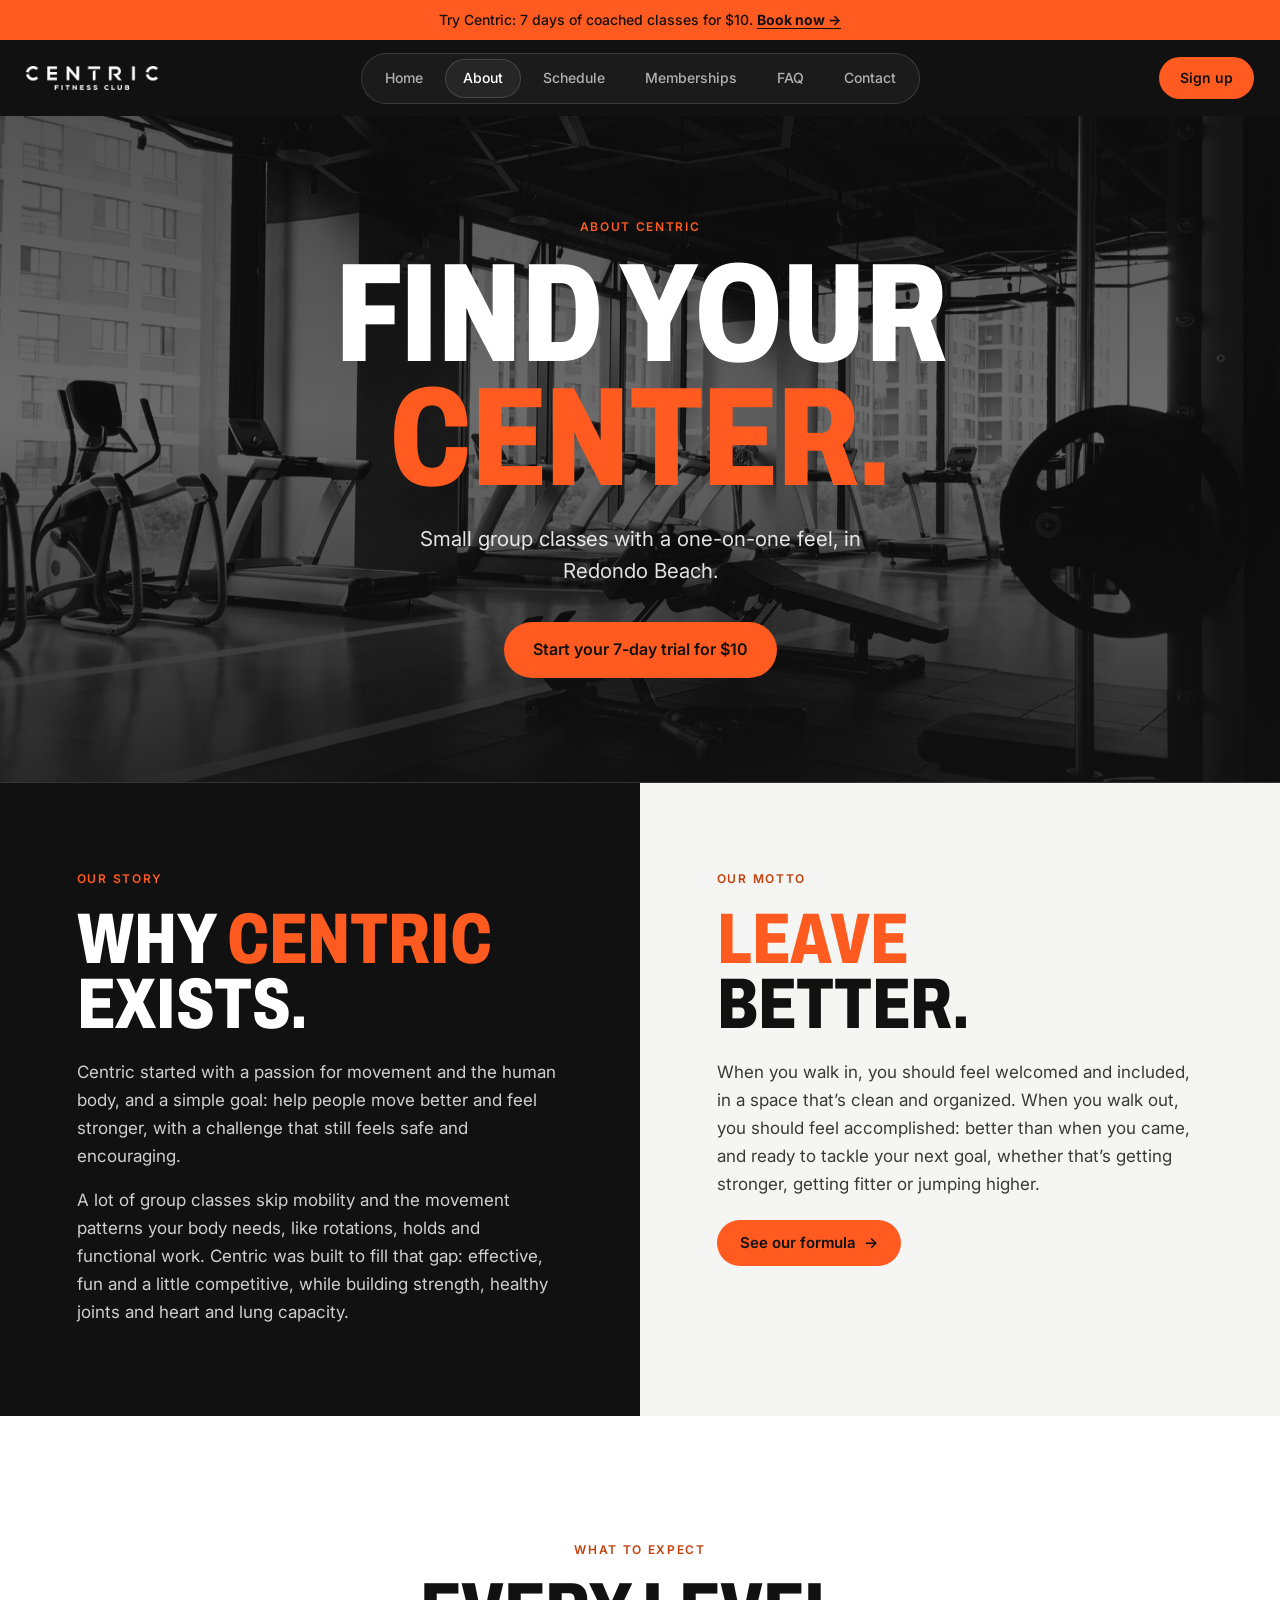
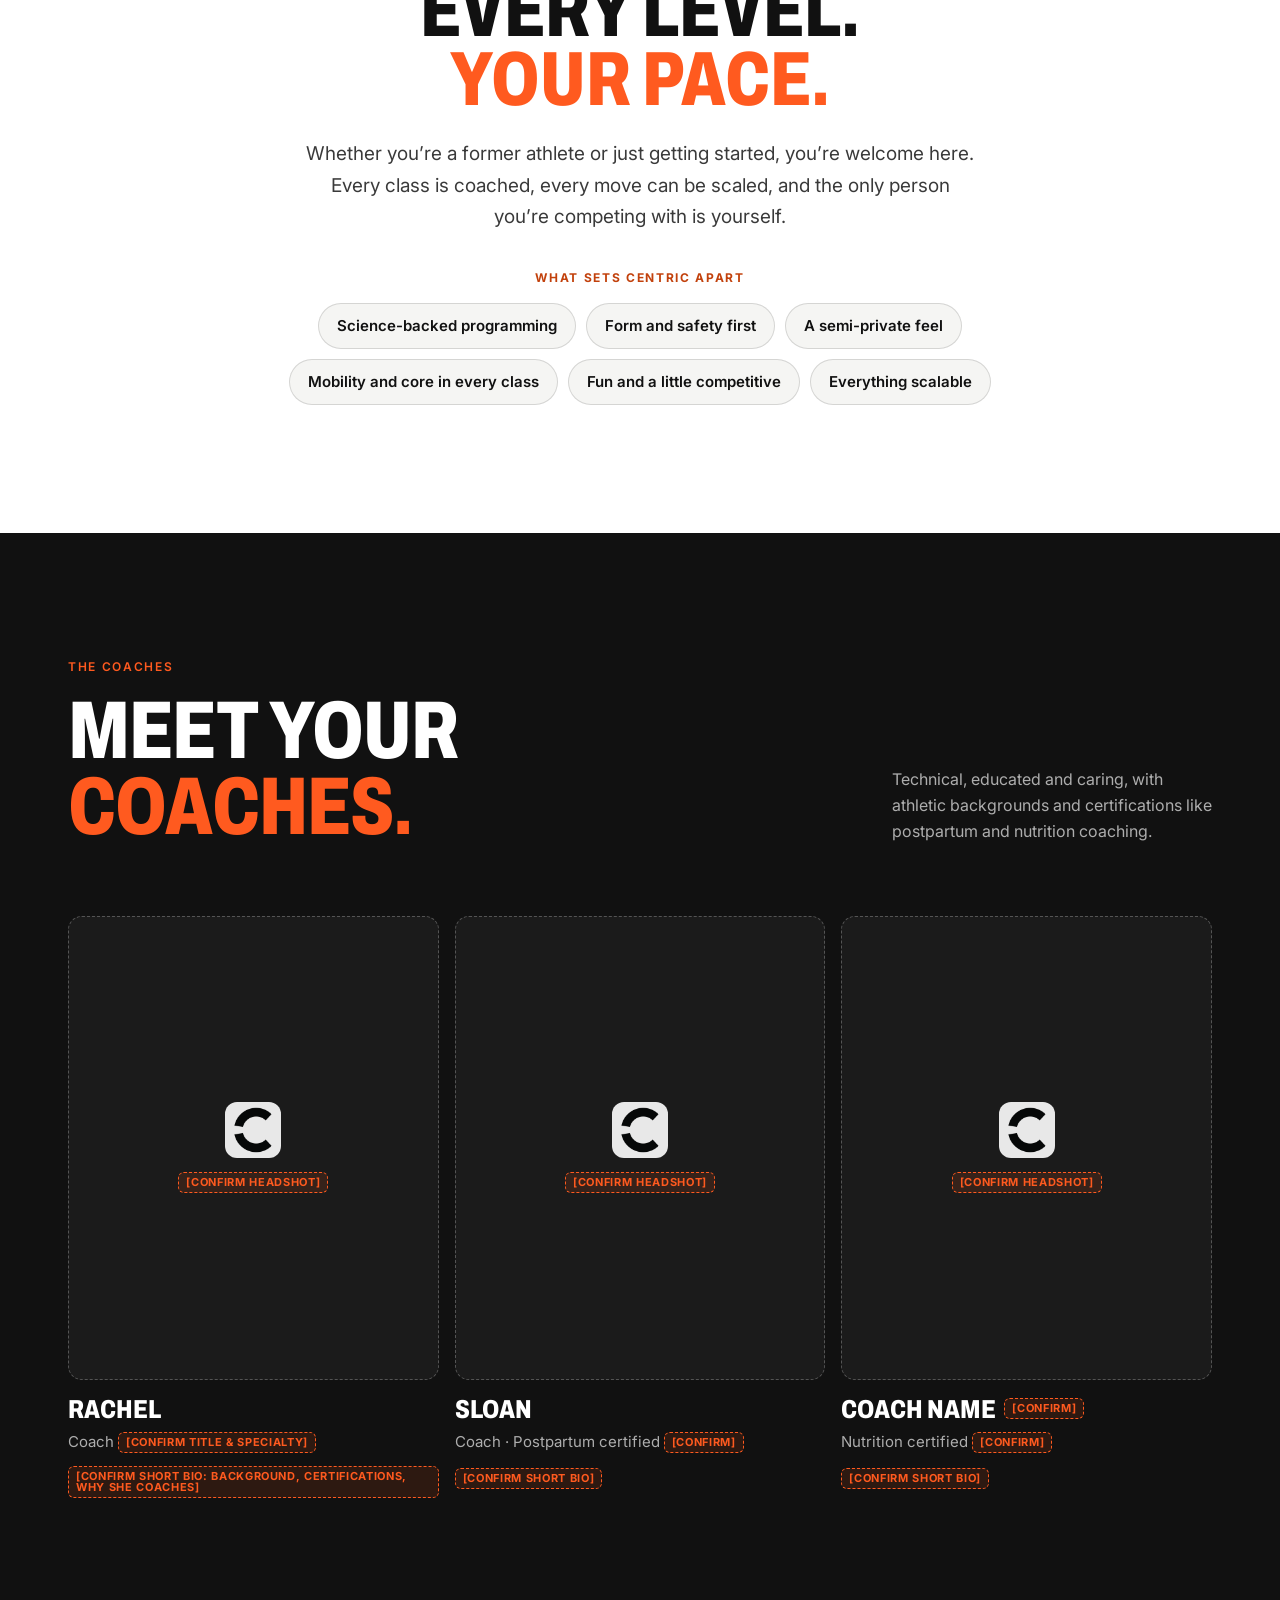
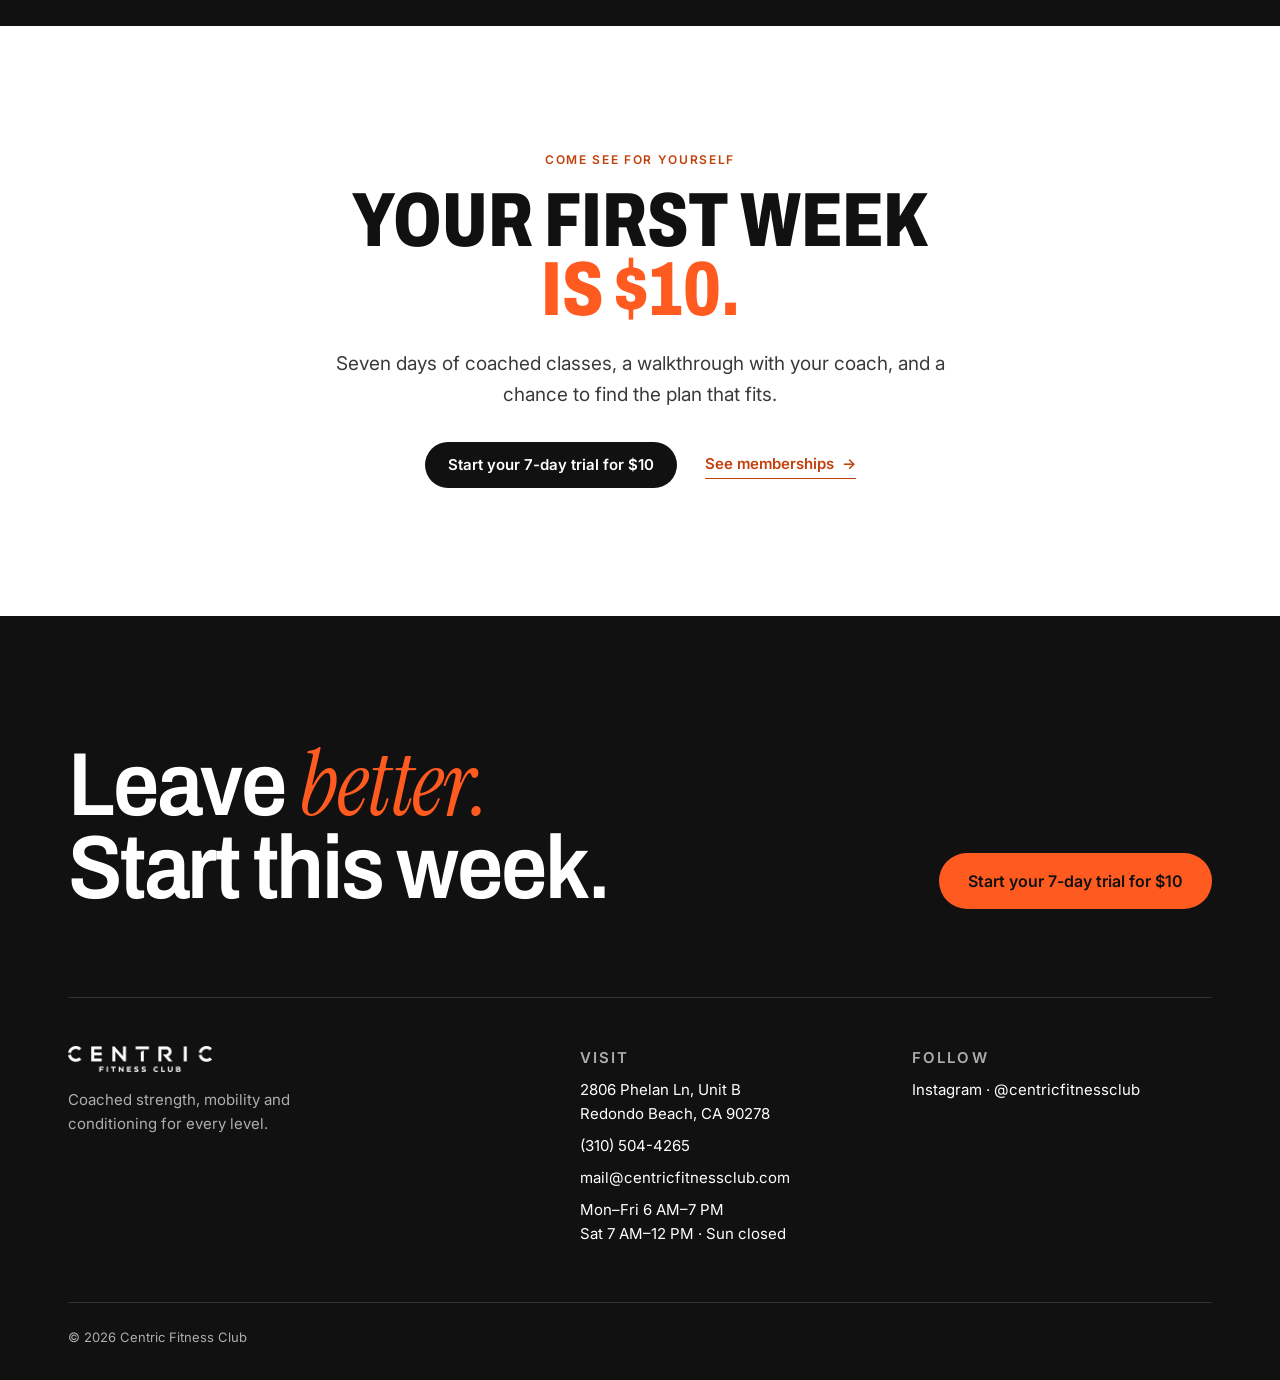
==== about.html @ da8901e3 "Add About page Co-Authored-By: Claude Opus 5.5 <noreply@anthropic.com>" ====
<!doctype html>
<html lang="en">
<head>
  <meta charset="utf-8">
  <meta name="viewport" content="width=device-width, initial-scale=1">
  <title>About | Centric Fitness Club, Redondo Beach</title>
  <meta name="description" content="Small group classes with a one-on-one feel in Redondo Beach. Meet Centric Fitness Club and our coaches.">
  <link rel="icon" href="img/favicon.png">
  <link rel="preconnect" href="https://fonts.googleapis.com">
  <link rel="preconnect" href="https://fonts.gstatic.com" crossorigin>
  <link href="https://fonts.googleapis.com/css2?family=Archivo:wdth,wght@62..125,500..900&family=Inter:wght@400;500;600&family=Instrument+Serif:ital@1&display=swap" rel="stylesheet">
  <link rel="preload" as="image" href="img/about-hero.jpg" imagesrcset="img/about-hero-900.jpg 900w, img/about-hero.jpg 2000w" imagesizes="100vw">
  <link rel="stylesheet" href="css/styles.css?v=10">
</head>
<body>

<a class="skip" href="#main">Skip to content</a>

<!-- ============ SHARED HEADER (copy as-is to every page; move aria-current to that page's link) ============ -->
<!-- PROMO BAR: swap the text and link for the free week / New Year offer, or delete this <div> to turn it off. -->
<div class="promo">
  <p>Try Centric: 7 days of coached classes for $10. <a href="#book" data-book>Book now <span aria-hidden="true">→</span></a></p>
</div>

<header class="header" data-header>
  <div class="header__inner">
    <a class="header__logo" href="index.html" aria-label="Centric Fitness Club home">
      <img src="img/logo-wordmark-white.png" alt="Centric Fitness Club" width="1200" height="217">
    </a>
    <nav class="nav" aria-label="Main">
      <ul class="nav__pill">
        <li><a href="index.html">Home</a></li>
        <li><a href="about.html" aria-current="page">About</a></li>
        <li><a href="schedule.html">Schedule</a></li>
        <li><a href="index.html#pricing">Memberships</a></li>
        <li><a href="faq.html">FAQ</a></li>
        <li><a href="contact.html">Contact</a></li>
      </ul>
    </nav>
    <a class="btn btn--primary header__cta" href="#book" data-book>Sign up</a>
    <button class="menu-btn" type="button" aria-expanded="false" aria-controls="mobile-menu" data-menu-btn>
      <span class="menu-btn__label">Menu</span>
      <span class="menu-btn__icon" aria-hidden="true"><span></span><span></span></span>
    </button>
  </div>
  <div class="mobile-menu" id="mobile-menu" hidden data-menu>
    <ul>
      <li><a href="index.html">Home</a></li>
      <li><a href="about.html" aria-current="page">About</a></li>
        <li><a href="schedule.html">Schedule</a></li>
        <li><a href="index.html#pricing">Memberships</a></li>
      <li><a href="faq.html">FAQ</a></li>
      <li><a href="contact.html">Contact</a></li>
    </ul>
    <a class="btn btn--primary btn--block" href="#book" data-book>Start your 7-day trial for $10</a>
  </div>
</header>
<!-- ============ /SHARED HEADER ============ -->

<main id="main">

  <!-- ABOUT HERO: placeholder photo, darkened -->
  <section class="m-hero m-hero--photo" aria-labelledby="a-title">
    <img class="m-hero__img" src="img/about-hero.jpg" srcset="img/about-hero-900.jpg 900w, img/about-hero.jpg 2000w" sizes="100vw" width="2000" height="1508" alt="">
    <div class="m-hero__shade" aria-hidden="true"></div>
    <div class="m-hero__content">
      <p class="eyebrow eyebrow--dark">About Centric</p>
      <h1 class="m-hero__title" id="a-title">Find your <span class="accent">center.</span></h1>
      <p class="m-hero__sub">Small group classes with a one-on-one feel, in Redondo Beach.</p>
      <a class="btn btn--primary btn--lg" href="#book" data-book>Start your 7-day trial for $10</a>
    </div>
  </section>

  <!-- STORY + MOTTO side by side -->
  <section class="duo" aria-label="Our story">
    <div class="split__panel split__panel--dark">
      <p class="eyebrow eyebrow--dark">Our story</p>
      <h2 class="split__title">Why <span class="accent">Centric</span><br>exists.</h2>
      <p>Centric started with a passion for movement and the human body, and a simple goal: help people move better and feel stronger, with a challenge that still feels safe and encouraging.</p>
      <p>A lot of group classes skip mobility and the movement patterns your body needs, like rotations, holds and functional work. Centric was built to fill that gap: effective, fun and a little competitive, while building strength, healthy joints and heart and lung capacity.</p>
    </div>
    <div class="split__panel split__panel--light">
      <p class="eyebrow">Our motto</p>
      <h2 class="split__title"><span class="accent">Leave</span><br>better.</h2>
      <p>When you walk in, you should feel welcomed and included, in a space that’s clean and organized. When you walk out, you should feel accomplished: better than when you came, and ready to tackle your next goal, whether that’s getting stronger, getting fitter or jumping higher.</p>
      <a class="btn btn--primary" href="method.html">See our formula <span aria-hidden="true">→</span></a>
    </div>
  </section>

  <!-- WHAT TO EXPECT -->
  <section class="center-block" aria-labelledby="a-expect">
    <div class="wrap center-block__inner">
      <p class="eyebrow">What to expect</p>
      <h2 class="center-block__title" id="a-expect">Every level.<br><span class="accent">Your pace.</span></h2>
      <p class="center-block__text">Whether you’re a former athlete or just getting started, you’re welcome here. Every class is coached, every move can be scaled, and the only person you’re competing with is yourself.</p>
      <p class="center-block__label">What sets Centric apart</p>
      <ul class="focus">
        <li>Science-backed programming</li>
        <li>Form and safety first</li>
        <li>A semi-private feel</li>
        <li>Mobility and core in every class</li>
        <li>Fun and a little competitive</li>
        <li>Everything scalable</li>
      </ul>
    </div>
  </section>

  <!-- COACHES -->
  <section class="section section--dark" id="coaches" aria-labelledby="a-coaches">
    <div class="wrap">
      <div class="section-head">
        <div>
          <p class="eyebrow eyebrow--dark">The coaches</p>
          <h2 class="display" id="a-coaches">Meet your<br><span class="accent">coaches.</span></h2>
        </div>
        <p class="section-head__aside">Technical, educated and caring, with athletic backgrounds and certifications like postpartum and nutrition coaching.</p>
      </div>
      <ul class="coaches coaches--about">
        <li class="coach">
          <div class="coach__photo"><img src="img/favicon.png" alt="" width="64" height="64"><span class="confirm confirm--dark">CONFIRM headshot</span></div>
          <h3 class="coach__name">Rachel</h3>
          <p class="coach__role">Coach <span class="confirm confirm--dark">CONFIRM title &amp; specialty</span></p>
          <p class="coach__bio"><span class="confirm confirm--dark">CONFIRM short bio: background, certifications, why she coaches</span></p>
        </li>
        <li class="coach">
          <div class="coach__photo"><img src="img/favicon.png" alt="" width="64" height="64"><span class="confirm confirm--dark">CONFIRM headshot</span></div>
          <h3 class="coach__name">Sloan</h3>
          <p class="coach__role">Coach · Postpartum certified <span class="confirm confirm--dark">CONFIRM</span></p>
          <p class="coach__bio"><span class="confirm confirm--dark">CONFIRM short bio</span></p>
        </li>
        <li class="coach">
          <div class="coach__photo"><img src="img/favicon.png" alt="" width="64" height="64"><span class="confirm confirm--dark">CONFIRM headshot</span></div>
          <h3 class="coach__name">Coach name <span class="confirm confirm--dark">CONFIRM</span></h3>
          <p class="coach__role">Nutrition certified <span class="confirm confirm--dark">CONFIRM</span></p>
          <p class="coach__bio"><span class="confirm confirm--dark">CONFIRM short bio</span></p>
        </li>
      </ul>
    </div>
  </section>

  <!-- CLOSING CTA -->
  <section class="center-block" aria-labelledby="a-cta">
    <div class="wrap center-block__inner">
      <p class="eyebrow">Come see for yourself</p>
      <h2 class="center-block__title" id="a-cta">Your first week<br><span class="accent">is $10.</span></h2>
      <p class="center-block__text">Seven days of coached classes, a walkthrough with your coach, and a chance to find the plan that fits.</p>
      <div class="center-block__actions">
        <a class="btn btn--dark" href="#book" data-book>Start your 7-day trial for $10</a>
        <a class="link-arrow" href="index.html#pricing">See memberships <span aria-hidden="true">→</span></a>
      </div>
    </div>
  </section>

</main>

<!-- ============ SHARED FOOTER (copy as-is to every page) ============ -->
<footer class="footer">
  <div class="wrap">
    <div class="footer__cta">
      <h2 class="footer__title">Leave <em>better.</em><br>Start this week.</h2>
      <a class="btn btn--primary btn--lg" href="#book" data-book>Start your 7-day trial for $10</a>
    </div>
    <div class="footer__grid">
      <div>
        <img class="footer__logo" src="img/logo-wordmark-white.png" alt="Centric Fitness Club" width="1200" height="217" loading="lazy">
        <p class="footer__small">Coached strength, mobility and conditioning for every level.</p>
      </div>
      <div>
        <p class="footer__head">Visit</p>
        <p>2806 Phelan Ln, Unit B<br>Redondo Beach, CA 90278</p>
        <p><a href="tel:+13105044265">(310) 504-4265</a></p>
        <p><a href="mailto:mail@centricfitnessclub.com">mail@centricfitnessclub.com</a></p>
        <p>Mon–Fri 6 AM–7 PM<br>Sat 7 AM–12 PM · Sun closed</p>
      </div>
      <div>
        <p class="footer__head">Follow</p>
        <p><a href="https://www.instagram.com/centricfitnessclub/" target="_blank" rel="noopener">Instagram · @centricfitnessclub</a></p>
      </div>
    </div>
    <div class="footer__bottom">
      <p>© 2026 Centric Fitness Club</p>
    </div>
  </div>
</footer>

<!-- Mobile: pinned trial bar -->
<div class="mobile-bar">
  <a class="btn btn--primary btn--block" href="#book" data-book>Try 7 days for $10</a>
</div>
<!-- ============ /SHARED FOOTER ============ -->

<script src="js/main.js?v=10"></script>
</body>
</html>
---- css/styles.css ----
/* =========================================================
   Centric Fitness Club: shared styles
   Colors: brand-colors.md (these always win)
   ========================================================= */
:root {
  --color-black: #111111;
  --color-white: #FFFFFF;
  --color-off-white: #F5F5F3;
  --color-orange: #FF5A1F;
  --color-orange-deep: #C2410C;

  /* supporting neutrals (tints of the brand black) */
  --ink-2: #1b1b1b;
  --ink-3: #262626;
  --line-dark: rgba(255,255,255,.14);
  --line-light: rgba(17,17,17,.14);
  --muted-dark: rgba(255,255,255,.66);
  --muted-light: #575757;

  --font-display: "Archivo", "Arial Narrow", system-ui, sans-serif;
  --font-body: "Inter", system-ui, -apple-system, "Segoe UI", sans-serif;
  --font-accent: "Instrument Serif", Georgia, serif;

  --gutter: clamp(16px, 4vw, 48px);
  --max: 1240px;
  --radius: 22px;
  --radius-sm: 14px;
  --header-h: 76px;
  --section-y: clamp(72px, 10vw, 136px);
}

*, *::before, *::after { box-sizing: border-box; }
html { -webkit-text-size-adjust: 100%; scroll-behavior: smooth; scroll-padding-top: calc(var(--header-h) + 12px); }
body {
  margin: 0;
  background: var(--color-black);
  color: var(--color-black);
  font-family: var(--font-body);
  font-size: 17px;
  line-height: 1.6;
  -webkit-font-smoothing: antialiased;
}
img { display: block; max-width: 100%; height: auto; }
a { color: inherit; }
h1, h2, h3, p, ul, ol, dl, dd, figure, blockquote { margin: 0; }
ul, ol { padding: 0; list-style: none; }
:focus-visible { outline: 3px solid var(--color-orange); outline-offset: 3px; border-radius: 6px; }

.skip { position: absolute; left: -999px; top: 8px; z-index: 100; background: var(--color-orange); color: var(--color-black); padding: 10px 16px; border-radius: 999px; font-weight: 600; }
.skip:focus { left: 8px; }

.wrap { width: 100%; max-width: var(--max); margin-inline: auto; padding-inline: var(--gutter); }

/* ---------- [CONFIRM] placeholder tags ---------- */
.confirm {
  display: inline-block;
  font: 700 11px/1 var(--font-body);
  letter-spacing: .06em;
  text-transform: uppercase;
  color: var(--color-orange-deep);
  background: #fff4ee;
  border: 1px dashed var(--color-orange-deep);
  border-radius: 6px;
  padding: 4px 7px;
  vertical-align: middle;
  white-space: normal;
}
.confirm::before { content: "["; }
.confirm::after { content: "]"; }
.confirm--dark { color: var(--color-orange); background: rgba(255,90,31,.12); border-color: var(--color-orange); }

/* ---------- Type ---------- */
.display {
  font-family: var(--font-display);
  font-weight: 800;
  font-stretch: 75%;
  text-transform: uppercase;
  font-size: clamp(40px, 6.4vw, 84px);
  line-height: .92;
  letter-spacing: -.01em;
}
.accent { color: var(--color-orange); }
.section--white .accent, .section--off .accent { color: var(--color-orange); }
.eyebrow {
  font: 600 12px/1 var(--font-body);
  letter-spacing: .14em;
  text-transform: uppercase;
  color: var(--color-orange-deep);
  margin-bottom: 20px;
}
.eyebrow--dark { color: var(--color-orange); }

/* ---------- Buttons ---------- */
.btn {
  display: inline-flex; align-items: center; justify-content: center; gap: 8px;
  min-height: 46px; padding: 12px 22px;
  border-radius: 999px; border: 1.5px solid transparent;
  font: 600 15px/1.2 var(--font-body);
  text-decoration: none; text-align: center;
  transition: background-color .2s ease, transform .2s ease, border-color .2s ease, color .2s ease;
}
.btn--primary { background: var(--color-orange); color: var(--color-black); }
.btn--primary:hover { background: #ff7444; transform: translateY(-1px); }
.btn--outline { border-color: var(--color-black); color: var(--color-black); }
.btn--outline:hover { background: var(--color-black); color: var(--color-white); }
.btn--lg { min-height: 56px; padding: 16px 28px; font-size: 16px; }
.btn--block { display: flex; width: 100%; }

.link-arrow {
  display: inline-flex; align-items: center; gap: 8px;
  font-weight: 600; font-size: 15px;
  color: var(--color-orange-deep);
  text-decoration: none;
  border-bottom: 1.5px solid currentColor;
  padding-bottom: 2px;
}
.link-arrow:hover span { transform: translateX(3px); }
.link-arrow span { transition: transform .2s ease; }
.link-arrow--light { color: var(--color-white); }

.stars { color: var(--color-orange); letter-spacing: .12em; font-size: 15px; line-height: 1; }
.stars--deep { color: var(--color-orange-deep); }

/* ---------- Promo bar ---------- */
.promo { background: var(--color-orange); color: var(--color-black); text-align: center; font-size: 14px; font-weight: 500; padding: 9px var(--gutter); }
.promo a { font-weight: 700; text-underline-offset: 3px; white-space: nowrap; }

/* ---------- Header (layout from minimal-sports inspo) ---------- */
.header { position: sticky; top: 0; z-index: 50; background: var(--color-black); transition: box-shadow .25s ease; }
.header.is-scrolled { box-shadow: 0 1px 0 var(--line-dark); }
.header__inner {
  height: var(--header-h);
  padding-inline: clamp(16px, 2vw, 32px);
  display: grid; grid-template-columns: 1fr auto 1fr; align-items: center; gap: 16px;
}
.header__logo img { height: 24px; width: auto; }
.nav__pill {
  display: flex; gap: 4px; padding: 5px;
  background: var(--ink-2); border: 1px solid var(--line-dark); border-radius: 999px;
}
.nav__pill a {
  display: block; padding: 8px 18px; border-radius: 999px;
  color: var(--muted-dark); text-decoration: none; font-size: 14px; font-weight: 500;
  transition: color .2s ease, background-color .2s ease;
}
.nav__pill a:hover { color: var(--color-white); }
.nav__pill a[aria-current="page"] { background: var(--ink-3); color: var(--color-white); box-shadow: inset 0 0 0 1px var(--line-dark); }
.header__cta { justify-self: end; min-height: 42px; padding: 10px 20px; font-size: 14px; }

.menu-btn {
  display: none; justify-self: end; align-items: center; gap: 10px;
  background: var(--ink-2); color: var(--color-white);
  border: 1px solid var(--line-dark); border-radius: 999px;
  padding: 10px 16px; font: 500 14px var(--font-body); cursor: pointer;
}
.menu-btn__icon { display: grid; gap: 5px; width: 16px; }
.menu-btn__icon span { height: 1.5px; background: currentColor; transition: transform .25s ease; }
.menu-btn[aria-expanded="true"] .menu-btn__icon span:first-child { transform: translateY(3.25px) rotate(45deg); }
.menu-btn[aria-expanded="true"] .menu-btn__icon span:last-child { transform: translateY(-3.25px) rotate(-45deg); }

.mobile-menu {
  position: fixed; inset: var(--menu-top, var(--header-h)) 0 0 0;
  background: var(--color-black);
  padding: 24px var(--gutter) 40px;
  display: flex; flex-direction: column; justify-content: space-between;
  overflow-y: auto;
}
.mobile-menu[hidden] { display: none; }
.mobile-menu ul { border-top: 1px solid var(--line-dark); }
.mobile-menu li { border-bottom: 1px solid var(--line-dark); }
.mobile-menu ul a {
  display: block; padding: 18px 0;
  font: 800 40px/1 var(--font-display); font-stretch: 75%; text-transform: uppercase;
  color: var(--color-white); text-decoration: none;
}
.mobile-menu ul a[aria-current="page"] { color: var(--color-orange); }
body.menu-open { overflow: hidden; }
body.menu-open .mobile-bar { display: none; }

/* ---------- Hero (layout from minimal-sports inspo) ---------- */
.hero { background: var(--color-black); padding: 4px clamp(10px, 1.2vw, 18px) clamp(14px, 2vw, 24px); }
.hero__card {
  position: relative; margin-inline: auto;
  min-height: clamp(560px, calc(100svh - var(--header-h) - 70px), 860px);
  border-radius: var(--radius); overflow: hidden;
  display: flex; align-items: flex-end;
  isolation: isolate;
}
.hero__img { position: absolute; inset: 0; width: 100%; height: 100%; object-fit: cover; object-position: 50% 45%; z-index: -2; }
.hero__shade {
  position: absolute; inset: 0; z-index: -1;
  background:
    linear-gradient(90deg, rgba(17,17,17,.78) 0%, rgba(17,17,17,.45) 42%, rgba(17,17,17,0) 72%),
    linear-gradient(0deg, rgba(17,17,17,.7) 0%, rgba(17,17,17,0) 55%),
    rgba(17,17,17,.22);
}
.hero__content { padding: clamp(24px, 4.5vw, 64px); max-width: 780px; color: var(--color-white); }
.tag {
  display: inline-flex; align-items: center; flex-wrap: wrap; gap: 8px;
  padding: 7px 14px; margin-bottom: 22px;
  border-radius: 999px; border: 1px solid rgba(255,255,255,.3);
  background: rgba(17,17,17,.35); backdrop-filter: blur(8px); -webkit-backdrop-filter: blur(8px);
  font-size: 13px; font-weight: 500;
}
.hero__title {
  font-family: var(--font-display); font-weight: 600; font-stretch: 90%;
  font-size: clamp(64px, 11vw, 156px); line-height: .9; letter-spacing: -.03em;
}
.hero__title em, .footer__title em {
  font-family: var(--font-accent); font-style: italic; font-weight: 400;
  letter-spacing: -.01em; color: var(--color-orange);
}
.hero__sub { margin-top: 22px; max-width: 34ch; font-size: clamp(17px, 1.6vw, 20px); line-height: 1.5; color: rgba(255,255,255,.88); }
.hero__actions { margin-top: 30px; display: flex; flex-wrap: wrap; align-items: center; gap: 16px 28px; }
.hero__stars { color: var(--color-orange); letter-spacing: .1em; }
.hero__trust { margin-top: 22px; font-size: 13px; color: rgba(255,255,255,.7); display: flex; flex-wrap: wrap; gap: 6px; align-items: center; }


/* ---------- Sections ---------- */
.section { padding-block: var(--section-y); }
.section--white { background: var(--color-white); color: var(--color-black); }
.section--off { background: var(--color-off-white); color: var(--color-black); }
.section--dark { background: var(--color-black); color: var(--color-white); }
/* a hairline between back-to-back dark areas, if they ever touch */
.section--dark + .section--dark { border-top: 1px solid var(--line-dark); }

.section-head {
  display: flex; justify-content: space-between; align-items: flex-end; gap: 32px;
  margin-bottom: clamp(40px, 6vw, 72px);
}
.section-head__aside { max-width: 32ch; font-size: 16px; color: var(--muted-light); }
.section--dark .section-head__aside { color: var(--muted-dark); }
.section-head__aside--label { font-size: 12px; letter-spacing: .14em; text-transform: uppercase; }
.section-head__intro { margin-top: 20px; color: var(--muted-light); font-size: 16px; }

/* 01 Sound familiar: numbered rows (bold-gym list layout) */
.rows { border-top: 1px solid var(--line-light); }
.row {
  display: grid; grid-template-columns: minmax(0, 1.2fr) minmax(0, 1fr) 40px;
  align-items: center; gap: 24px;
  padding: 28px 0; border-bottom: 1px solid var(--line-light);
}
.row__title { font: 800 clamp(20px, 2.3vw, 30px)/1.05 var(--font-display); font-stretch: 80%; text-transform: uppercase; }
.row__text { color: var(--muted-light); font-size: 16px; }
.row__icon { justify-self: end; color: var(--color-orange-deep); }
.row__icon svg { width: 26px; height: 26px; fill: none; stroke: currentColor; stroke-width: 1.8; stroke-linecap: round; stroke-linejoin: round; }

/* 02 What is Centric */
.about__top { display: grid; grid-template-columns: 1fr 1.25fr; gap: clamp(32px, 6vw, 96px); align-items: start; }
.about__copy { display: grid; gap: 18px; font-size: 17px; color: #333; max-width: 60ch; }
.about__lead { font: 700 clamp(24px, 2.6vw, 34px)/1.15 var(--font-display); font-stretch: 90%; color: var(--color-black); }

/* 02 How a class works: steps + sliding gallery */
.steps { display: grid; grid-template-columns: repeat(3, 1fr); gap: 16px; }
.step {
  background: var(--ink-2); border: 1px solid var(--line-dark); border-radius: var(--radius-sm);
  padding: clamp(24px, 3vw, 36px);
}
.step__num { font: 700 14px var(--font-body); color: var(--color-orange); letter-spacing: .08em; }
.step__title { margin-top: 28px; font: 800 clamp(30px, 3.4vw, 46px)/1 var(--font-display); font-stretch: 78%; text-transform: uppercase; }
.step { display: flex; flex-direction: column; }
.step__top { display: flex; justify-content: space-between; align-items: center; gap: 12px; flex-wrap: wrap; }
.step__time {
  display: inline-flex; align-items: center; gap: 6px;
  font-size: 12px; font-weight: 600; letter-spacing: .06em; color: var(--color-white);
  border: 1px solid var(--line-dark); border-radius: 999px; padding: 5px 10px;
}
.step__why { margin-top: auto; padding-top: 24px; }
.step__why-label { padding-top: 18px; border-top: 1px solid var(--line-dark); font-size: 11px; font-weight: 700; letter-spacing: .14em; text-transform: uppercase; color: var(--color-orange); }
.step__why-label + p { margin-top: 8px; font-size: 15px; line-height: 1.55; color: rgba(255,255,255,.82); }
.step > p { margin-top: 12px; color: var(--muted-dark); font-size: 16px; }

.visually-hidden { position: absolute; width: 1px; height: 1px; overflow: hidden; clip: rect(0 0 0 0); white-space: nowrap; }
.compare { margin-top: clamp(48px, 6vw, 72px); }
.compare__title { font: 800 clamp(28px, 3vw, 40px)/1 var(--font-display); font-stretch: 78%; text-transform: uppercase; margin-bottom: 24px; }
.compare__table { width: 100%; border-collapse: collapse; margin-bottom: 32px; }
.compare__table th, .compare__table td { text-align: left; vertical-align: top; padding: 18px 20px 18px 0; border-bottom: 1px solid var(--line-dark); }
.compare__table thead th { font-size: 11px; font-weight: 700; letter-spacing: .14em; text-transform: uppercase; color: var(--muted-dark); border-bottom-color: rgba(255,255,255,.3); padding-bottom: 14px; }
.compare__table thead th.compare__us { color: var(--color-orange); }
.compare__table tbody th { width: 20%; font: 700 15px/1.4 var(--font-body); color: var(--color-white); }
.compare__table td { width: 40%; font-size: 16px; color: var(--muted-dark); }
.compare__table td.compare__us { color: var(--color-white); font-weight: 500; padding-left: 30px; position: relative; }
.compare__table td.compare__us::before {
  content: ""; position: absolute; left: 0; top: 21px; width: 18px; height: 18px; border-radius: 50%;
  background: var(--color-orange) url("data:image/svg+xml,%3Csvg xmlns='http://www.w3.org/2000/svg' viewBox='0 0 20 20'%3E%3Cpath d='M5.5 10.5l3 3 6-7' fill='none' stroke='%23111' stroke-width='2.2' stroke-linecap='round' stroke-linejoin='round'/%3E%3C/svg%3E") center/14px no-repeat;
}
.compare__table thead th.compare__us { padding-left: 30px; }

.gallery { margin-top: clamp(48px, 6vw, 80px); }
.gallery__viewport { overflow: hidden; }
.gallery__track {
  --slide-w: min(560px, 82vw);
  display: flex; gap: 14px; width: max-content;
  animation: gallery-slide 84s linear infinite;
}
.gallery:hover .gallery__track,
.gallery:focus-within .gallery__track,
.gallery.is-paused .gallery__track { animation-play-state: paused; }
@keyframes gallery-slide { to { transform: translateX(calc(-50% - 7px)); } }
.slide { position: relative; flex: 0 0 var(--slide-w); aspect-ratio: 4 / 3; border-radius: var(--radius-sm); overflow: hidden; }
.slide img { width: 100%; height: 100%; object-fit: cover; }
.gallery__controls { display: flex; justify-content: flex-end; margin-top: 18px; }
.gallery__toggle {
  display: inline-flex; align-items: center; gap: 10px;
  background: transparent; color: var(--color-white);
  border: 1px solid var(--line-dark); border-radius: 999px;
  padding: 9px 16px; font: 500 13px var(--font-body); cursor: pointer;
}
.gallery__toggle:hover { border-color: var(--color-orange); }
.gallery__toggle-icon { width: 10px; height: 12px; border-left: 3px solid currentColor; border-right: 3px solid currentColor; }
.gallery.is-paused .gallery__toggle-icon { width: 0; height: 0; border: 0; border-left: 10px solid var(--color-orange); border-top: 6px solid transparent; border-bottom: 6px solid transparent; }

/* 03 CrossFit band */
.band { padding-block: clamp(56px, 7vw, 96px); }
.band__inner { display: grid; grid-template-columns: 1.1fr 1fr; gap: 40px; align-items: center; }
.band__title { font-size: clamp(40px, 5.6vw, 76px); }
.band__text { font-size: clamp(18px, 1.6vw, 21px); line-height: 1.55; }
.chips { display: flex; flex-wrap: wrap; gap: 8px; margin-top: 22px; }
.chips li { border: 1px solid var(--line-light); background: var(--color-white); border-radius: 999px; padding: 7px 14px; font-size: 14px; font-weight: 500; }

/* 04 Coaches */
.coaches { display: grid; grid-template-columns: repeat(3, 1fr); gap: 16px; margin-bottom: 40px; }
.coach a { display: block; text-decoration: none; color: inherit; }
.coach__photo {
  aspect-ratio: 4 / 5; border-radius: var(--radius-sm);
  background: var(--ink-2); border: 1px dashed rgba(255,255,255,.25);
  display: grid; place-items: center; align-content: center; gap: 14px;
  transition: border-color .2s ease;
}
.coach__photo img { width: 56px; border-radius: 12px; opacity: .9; }
.coach a:hover .coach__photo { border-color: var(--color-orange); }
.coach__name { margin-top: 16px; font: 800 26px/1 var(--font-display); font-stretch: 80%; text-transform: uppercase; display: flex; flex-wrap: wrap; gap: 8px; align-items: center; }
.coach__role { margin-top: 8px; color: var(--muted-dark); font-size: 15px; }

/* 05 Member stories (bold-gym reviews layout) */
.rating { text-align: right; flex-shrink: 0; }
.rating__score { font: 800 clamp(48px, 5vw, 72px)/1 var(--font-display); font-stretch: 80%; display: flex; align-items: center; gap: 14px; justify-content: flex-end; }
.rating__stars { font-size: 22px; color: var(--color-orange-deep); letter-spacing: .08em; }
.rating__meta { margin-top: 8px; font-size: 13px; color: var(--muted-light); display: flex; gap: 6px; flex-wrap: wrap; justify-content: flex-end; align-items: center; }
.reviews { display: grid; grid-template-columns: repeat(3, 1fr); gap: 16px; }
.review {
  border: 1px solid var(--line-light); border-radius: var(--radius-sm);
  padding: 24px; display: flex; flex-direction: column; gap: 16px;
  background: var(--color-white);
}
.review__top { display: flex; justify-content: space-between; align-items: center; }
.review__mark { font: 800 44px/0.6 var(--font-display); color: var(--color-orange-deep); height: 22px; }
.review__src { font-size: 11px; font-weight: 600; letter-spacing: .12em; text-transform: uppercase; color: var(--muted-light); }
.review blockquote { font-size: 16px; line-height: 1.6; flex: 1; }
.review__by { font-size: 13px; color: var(--muted-light); display: flex; flex-wrap: wrap; gap: 6px; align-items: center; }
.rev-nav { display: none; }
.rev-nav__btn {
  display: grid; place-items: center; width: 44px; height: 44px; border-radius: 50%;
  background: var(--color-white); border: 1px solid var(--line-light); color: var(--color-black); cursor: pointer;
  transition: background-color .2s ease, color .2s ease, border-color .2s ease, opacity .2s ease;
}
.rev-nav__btn svg { width: 20px; height: 20px; fill: none; stroke: currentColor; stroke-width: 2; stroke-linecap: round; stroke-linejoin: round; }
.rev-nav__btn:hover:not(:disabled) { background: var(--color-orange); border-color: var(--color-orange); }
.rev-nav__btn:disabled { opacity: .35; cursor: default; }
.rev-nav__count { font-size: 13px; font-weight: 600; letter-spacing: .06em; color: var(--muted-light); min-width: 70px; text-align: center; }
.fineprint { margin-top: 20px; font-size: 13px; color: var(--muted-light); text-align: center; }

/* 06 Get started + offer */
.offer__inner { display: grid; grid-template-columns: 1fr 1fr; gap: clamp(40px, 7vw, 112px); align-items: center; }
.offer__title {
  font-family: var(--font-display); font-weight: 900; font-stretch: 75%;
  text-transform: uppercase; font-size: clamp(60px, 8.5vw, 128px); line-height: .86; letter-spacing: -.015em;
}
.offer__actions { margin-top: 36px; display: flex; flex-wrap: wrap; align-items: center; gap: 16px 28px; }
.offer__steps { border-top: 1px solid var(--line-light); }
.offer__steps li { display: grid; grid-template-columns: 48px 1fr; gap: 20px; padding: 26px 0; border-bottom: 1px solid var(--line-light); }
.offer__num {
  display: grid; place-items: center; width: 44px; height: 44px; border-radius: 50%;
  background: var(--color-orange); color: var(--color-black); font: 800 20px var(--font-display);
}
.offer__steps h3 { font: 800 clamp(24px, 2.4vw, 32px)/1 var(--font-display); font-stretch: 80%; text-transform: uppercase; padding-top: 8px; }
.offer__steps p { margin-top: 10px; color: var(--muted-light); }

/* 08 FAQ teaser */
.faq-teaser { display: grid; grid-template-columns: 1fr 1.4fr; gap: clamp(32px, 6vw, 96px); align-items: start; }
.faq-teaser .section-head { margin-bottom: 0; }
.faq { border-top: 1px solid var(--line-dark); }
.faq details { border-bottom: 1px solid var(--line-dark); }
.faq summary {
  list-style: none; cursor: pointer;
  display: flex; justify-content: space-between; align-items: center; gap: 20px;
  padding: 24px 0;
  font: 700 clamp(19px, 1.8vw, 23px)/1.25 var(--font-display); font-stretch: 90%;
}
.faq summary::-webkit-details-marker { display: none; }
.faq summary::after {
  content: "+"; flex-shrink: 0; display: grid; place-items: center;
  width: 34px; height: 34px; border-radius: 50%; border: 1px solid var(--line-dark);
  font: 400 22px/1 var(--font-body); color: var(--color-orange);
  transition: transform .25s ease;
}
.faq details[open] summary::after { transform: rotate(45deg); }
.faq__body { overflow: hidden; }
.faq__body p { padding: 0 48px 26px 0; color: var(--muted-dark); font-size: 17px; line-height: 1.65; }
.faq summary { transition: color .25s ease; }
.faq summary:hover, .faq details[open] summary { color: var(--color-orange); }
.faq summary::after { transition: transform .35s cubic-bezier(.2,.7,.3,1), background-color .25s ease, color .25s ease, border-color .25s ease; }
.faq details[open] summary::after { background: var(--color-orange); color: var(--color-black); border-color: var(--color-orange); }
.faq .link-arrow { margin-top: 28px; }

/* 09 Location */
.location { display: grid; grid-template-columns: 1fr 1.15fr; gap: clamp(32px, 6vw, 80px); align-items: stretch; }
.info { margin-top: 36px; border-top: 1px solid var(--line-light); }
.info > div { display: grid; grid-template-columns: 130px 1fr; gap: 16px; padding: 16px 0; border-bottom: 1px solid var(--line-light); }
.info dt { font-size: 12px; font-weight: 600; letter-spacing: .12em; text-transform: uppercase; color: var(--muted-light); padding-top: 4px; }
.location__links { margin-top: 32px; display: flex; flex-wrap: wrap; gap: 16px 28px; align-items: center; }
.map {
  position: relative; min-height: 380px; border-radius: var(--radius-sm); overflow: hidden;
  background:
    linear-gradient(var(--line-light) 1px, transparent 1px) 0 0 / 56px 56px,
    linear-gradient(90deg, var(--line-light) 1px, transparent 1px) 0 0 / 56px 56px,
    var(--color-off-white);
  display: grid; place-items: center; align-content: center; gap: 18px; padding: 24px; text-align: center;
}
.map::before { content: ""; position: absolute; inset: 0; background: linear-gradient(120deg, transparent 46%, rgba(17,17,17,.08) 46% 49%, transparent 49%), linear-gradient(20deg, transparent 60%, rgba(17,17,17,.06) 60% 62%, transparent 62%); }
.map__pin { position: relative; width: 22px; height: 22px; border-radius: 50% 50% 50% 0; transform: rotate(-45deg); background: var(--color-orange); box-shadow: 0 0 0 8px rgba(255,90,31,.2); }
.map .confirm { position: relative; }

/* ---------- Footer ---------- */
.footer { background: var(--color-black); color: var(--color-white); padding-top: var(--section-y); }
.footer__cta {
  display: flex; justify-content: space-between; align-items: flex-end; gap: 32px; flex-wrap: wrap;
  padding-bottom: clamp(48px, 7vw, 88px); border-bottom: 1px solid var(--line-dark);
}
.footer__title {
  font-family: var(--font-display); font-weight: 600; font-stretch: 90%;
  font-size: clamp(48px, 7vw, 104px); line-height: .92; letter-spacing: -.025em;
}
.footer__grid { display: grid; grid-template-columns: 1.6fr 1fr 1fr; gap: 32px; padding-block: 48px; }
.footer__logo { height: 26px; width: auto; }
.footer__small { margin-top: 16px; max-width: 30ch; color: var(--muted-dark); font-size: 15px; }
.footer__head { font-size: 12px; font-weight: 600; letter-spacing: .14em; text-transform: uppercase; color: var(--muted-dark); margin-bottom: 14px; }
.footer__grid ul { display: grid; gap: 8px; }
.footer__grid a { text-decoration: none; }
.footer__grid a:hover { color: var(--color-orange); }
.footer__grid p { margin-bottom: 8px; font-size: 15px; }
.footer__bottom { display: flex; justify-content: space-between; flex-wrap: wrap; gap: 12px; padding-block: 24px 32px; border-top: 1px solid var(--line-dark); font-size: 13px; color: var(--muted-dark); }
.footer__bottom p { display: flex; gap: 6px; align-items: center; }

/* ---------- Mobile pinned bar ---------- */
.mobile-bar { display: none; }

/* ---------- Reveal on scroll ---------- */
.js .reveal { opacity: 0; transform: translateY(18px); transition: opacity .7s ease, transform .7s ease; }
.js .reveal.is-in { opacity: 1; transform: none; }

/* =========================================================
   Responsive
   ========================================================= */
@media (max-width: 1024px) {
  .header__inner { grid-template-columns: auto 1fr auto; }
  .nav { justify-self: center; }
  .nav__pill a { padding: 8px 13px; }
  .reviews { grid-template-columns: 1fr 1fr; }
  .footer__grid { grid-template-columns: 1fr 1fr; }
  .footer__grid > div:first-child { grid-column: 1 / -1; }
}

@media (max-width: 980px) {
  .nav, .header__cta { display: none; }
  .header__inner { grid-template-columns: 1fr auto; }
  .menu-btn { display: inline-flex; }
}

@media (max-width: 720px) {
  :root { --header-h: 64px; }
  body { font-size: 16px; }
  .hero__trust { display: none; }
  .header__logo img { height: 20px; }

  .hero { padding-inline: 10px; }
  .hero__card { min-height: calc(100svh - var(--header-h) - 120px); min-height: max(520px, calc(100svh - var(--header-h) - 120px)); border-radius: 18px; }
  .hero__img { object-position: 30% 50%; }
  .hero__shade { background: linear-gradient(0deg, rgba(17,17,17,.88) 0%, rgba(17,17,17,.55) 45%, rgba(17,17,17,.1) 75%); }
  .hero__content { padding: 22px 20px 26px; }
  .hero__actions { flex-direction: column; align-items: flex-start; }
  .hero__actions .btn--lg { min-height: 48px; padding: 12px 22px; font-size: 15px; }
  .tag { border-radius: 12px; }

  .section-head { flex-direction: column; align-items: flex-start; gap: 16px; }
  .rating { text-align: left; }
  .rating__meta { justify-content: flex-start; }

  .row { grid-template-columns: 1fr; gap: 6px; padding: 22px 0; }
  .row__icon { display: none; }

  .steps { grid-template-columns: 1fr; gap: 12px; }
  .compare__table, .compare__table thead, .compare__table tbody { display: block; width: 100%; }
  .compare__table tr { display: grid; grid-template-columns: 1fr 1fr; column-gap: 16px; padding: 18px 0; border-bottom: 1px solid var(--line-dark); }
  .compare__table th, .compare__table td { display: block; width: auto !important; border: 0; padding: 0 !important; }
  .compare__table thead tr { padding: 0 0 12px; border-bottom-color: rgba(255,255,255,.3); }
  .compare__table thead th:first-child { display: none; }
  .compare__table thead th { font-size: 10px; }
  .compare__table tbody th { grid-column: 1 / -1; margin-bottom: 10px; font-size: 16px; }
  .compare__table td { font-size: 14px; line-height: 1.45; }
  .compare__table td.compare__us { padding-left: 0 !important; }
  .compare__table td.compare__us::before { position: static; display: block; margin-bottom: 8px; width: 16px; height: 16px; background-size: 12px; }
  .compare__table thead th.compare__us { padding-left: 0 !important; }
  .compare__table tbody td:not(.compare__us)::before { content: ""; display: block; width: 16px; height: 16px; margin-bottom: 8px; border-radius: 50%; border: 1.5px solid rgba(255,255,255,.3); }

  .step__title { margin-top: 14px; }
  .gallery__controls { justify-content: flex-start; }

  .band__inner, .offer__inner, .faq-teaser, .location, .about__top { grid-template-columns: 1fr; }

  .coaches { grid-template-columns: 1fr; gap: 32px; }
  .coach__photo { aspect-ratio: 4 / 3; }
  .coach__name { margin-top: 14px; font-size: 26px; }
  .coach__role { display: flex; flex-wrap: wrap; gap: 6px; align-items: center; }

  .reviews {
    display: flex; gap: 12px; overflow-x: auto; scroll-snap-type: x mandatory; scroll-behavior: smooth;
    scrollbar-width: none; padding-bottom: 4px;
  }
  .reviews::-webkit-scrollbar { display: none; }
  .review { flex: 0 0 calc(50% - 6px); scroll-snap-align: start; padding: 16px; gap: 12px; }
  .review blockquote { font-size: 14px; line-height: 1.5; }
  .review__mark { font-size: 34px; height: 16px; }
  .review__src { font-size: 9px; letter-spacing: .08em; }
  .review .stars { font-size: 12px; }
  .review__by { font-size: 12px; }
  .review__by .confirm { font-size: 9px; }
  .rev-nav { display: flex; align-items: center; justify-content: center; gap: 16px; margin-top: 20px; }
  .offer__steps li { grid-template-columns: 40px 1fr; gap: 14px; }
  .offer__inner { gap: 0; }
  .offer__main { display: contents; }
  .offer__main .eyebrow { order: 1; }
  .offer__title { order: 2; margin-bottom: 32px; }
  .offer__steps { order: 3; }
  .offer__actions { order: 4; margin-top: 32px; }
  .info > div { grid-template-columns: 1fr; gap: 4px; }
  .map { min-height: 260px; }
  .faq__body p { padding-right: 0; }

  .footer__cta .btn { width: 100%; }
  .footer__grid { grid-template-columns: 1fr; gap: 28px; }

}

@media (prefers-reduced-motion: reduce) {
  html { scroll-behavior: auto; }
  .js .reveal { opacity: 1; transform: none; transition: none; }
  .btn, .link-arrow span, .faq summary::after { transition: none; }
  .gallery__track { animation: none; }
  .gallery__viewport { overflow-x: auto; }
  .gallery__controls { display: none; }
}

/* Hours list + live map */
.hours { display: grid; gap: 4px; }
.hours li { display: grid; grid-template-columns: 110px 1fr; gap: 12px; }
.info a { color: inherit; text-underline-offset: 3px; }
.map iframe { position: absolute; inset: 0; width: 100%; height: 100%; border: 0; z-index: 1; }
@media (max-width: 720px) { .rating__score { justify-content: flex-start; } }

/* =========================================================
   Method page
   ========================================================= */
.btn--outline-light { border-color: rgba(255,255,255,.5); color: var(--color-white); }
.btn--outline-light:hover { background: var(--color-white); color: var(--color-black); border-color: var(--color-white); }
.btn--dark { background: var(--color-black); color: var(--color-white); }
.btn--dark:hover { background: #2a2a2a; transform: translateY(-1px); }

.m-hero {
  position: relative; isolation: isolate; overflow: hidden;
  min-height: clamp(440px, 62svh, 680px);
  display: grid; place-items: center; text-align: center;
  padding: 96px var(--gutter);
  background: var(--color-black); color: var(--color-white);
}
.m-hero__img { position: absolute; inset: 0; width: 100%; height: 100%; object-fit: cover; object-position: 50% 45%; z-index: -2; }
.m-hero__shade { position: absolute; inset: 0; z-index: -1; background: linear-gradient(0deg, rgba(17,17,17,.8), rgba(17,17,17,.45) 60%, rgba(17,17,17,.55)); }
.m-hero__content { max-width: 900px; display: flex; flex-direction: column; align-items: center; }
.m-hero__title {
  font-family: var(--font-display); font-weight: 800; font-stretch: 75%; text-transform: uppercase;
  font-size: clamp(64px, 11vw, 160px); line-height: .88; letter-spacing: -.01em;
}
.m-hero__sub { margin: 22px 0 34px; font-size: clamp(17px, 1.6vw, 21px); color: rgba(255,255,255,.88); max-width: 40ch; }

.split { display: grid; grid-template-columns: 1fr 1fr; min-height: clamp(520px, 62vw, 760px); }
.split__media { position: relative; overflow: hidden; }
.split__media img { position: absolute; inset: 0; width: 100%; height: 100%; object-fit: cover; }
.split__panel {
  display: flex; flex-direction: column; justify-content: center; align-items: flex-start; gap: 22px;
  padding: clamp(48px, 7vw, 112px) clamp(24px, 6vw, 96px);
}
.split__panel .eyebrow { margin-bottom: 0; }
.split__panel p:not(.eyebrow) { max-width: 46ch; font-size: 17px; line-height: 1.65; }
.split__panel--dark { background: var(--color-black); color: var(--color-white); }
.split__panel--dark p:not(.eyebrow) { color: rgba(255,255,255,.8); }
.split__panel--light { background: var(--color-off-white); color: var(--color-black); }
.split__panel--light p:not(.eyebrow) { color: #3a3a3a; }
.split--flip .split__media { order: 2; }
.duo { display: grid; grid-template-columns: 1fr 1fr; border-top: 1px solid var(--line-dark); }
.duo .split__panel { justify-content: flex-start; }
.split__title {
  font-family: var(--font-display); font-weight: 800; font-stretch: 75%; text-transform: uppercase;
  font-size: clamp(44px, 5.6vw, 84px); line-height: .9;
}

.center-block { background: var(--color-white); padding-block: var(--section-y); text-align: center; }
.center-block__inner { max-width: 820px; display: flex; flex-direction: column; align-items: center; }
.center-block__title {
  font-family: var(--font-display); font-weight: 800; font-stretch: 75%; text-transform: uppercase;
  font-size: clamp(44px, 6vw, 88px); line-height: .9;
}
.center-block__text { margin-top: 24px; font-size: clamp(17px, 1.5vw, 19px); line-height: 1.65; color: #3a3a3a; max-width: 56ch; }
.center-block__label { margin-top: 36px; font-size: 12px; font-weight: 700; letter-spacing: .14em; text-transform: uppercase; color: var(--color-orange-deep); }
.focus { display: flex; flex-wrap: wrap; justify-content: center; gap: 10px; margin-top: 16px; }
.focus li { padding: 10px 18px; border-radius: 999px; background: var(--color-off-white); border: 1px solid var(--line-light); font-weight: 600; font-size: 15px; }
.center-block__note { margin: 20px 0 32px; }

@media (max-width: 860px) {
  .split, .split--flip, .duo { grid-template-columns: 1fr; min-height: 0; }
  .split__media { aspect-ratio: 4 / 3; }
  .split--flip .split__media { order: 0; }
}
@media (max-width: 720px) {
  .m-hero { min-height: 0; padding-block: 88px; }
  .m-hero .btn--lg { min-height: 48px; padding: 12px 22px; font-size: 15px; }
  .split__panel .btn { width: 100%; }
}

/* Membership pricing (inside Get started) */
.pricing { margin-top: clamp(56px, 7vw, 96px); padding-top: clamp(40px, 5vw, 64px); border-top: 1px solid var(--line-light); }
.pricing__head { display: flex; justify-content: space-between; align-items: flex-end; gap: 16px 40px; flex-wrap: wrap; margin-bottom: 28px; }
.pricing__title { font: 800 clamp(36px, 4vw, 56px)/.95 var(--font-display); font-stretch: 78%; text-transform: uppercase; }
.pricing__head p { max-width: 44ch; color: var(--muted-light); }
.plans { display: grid; grid-template-columns: repeat(3, 1fr); gap: 16px; align-items: stretch; }
.plan {
  position: relative; display: flex; flex-direction: column; gap: 10px;
  background: var(--color-white); border: 1px solid var(--line-light); border-radius: var(--radius-sm);
  padding: clamp(24px, 2.6vw, 32px);
}
.plan--best { border: 2px solid var(--color-orange); }
.plan__tag {
  position: absolute; top: -13px; left: 24px;
  background: var(--color-orange); color: var(--color-black);
  font-size: 11px; font-weight: 700; letter-spacing: .12em; text-transform: uppercase;
  padding: 5px 10px; border-radius: 999px;
}
.plan__name { font-size: 12px; font-weight: 700; letter-spacing: .14em; text-transform: uppercase; color: var(--color-orange-deep); }
.plan__price { font: 800 clamp(44px, 4.4vw, 60px)/1 var(--font-display); font-stretch: 80%; }
.plan__price span { font: 500 15px var(--font-body); color: var(--muted-light); margin-left: 4px; }
.plan__note { color: var(--muted-light); font-size: 15px; flex: 1; margin-bottom: 8px; }
.pricing__fine { margin-top: 16px; }
@media (max-width: 860px) { .plans { grid-template-columns: 1fr; gap: 20px; } }

/* About page */
.m-hero--photo { min-height: clamp(520px, 74svh, 800px); }
.m-hero--photo .m-hero__shade { background: linear-gradient(0deg, rgba(17,17,17,.88), rgba(17,17,17,.62) 55%, rgba(17,17,17,.72)); }
.duo .split__panel p + p { margin-top: -6px; }
.coaches--about { margin-bottom: 0; }
.coach__bio { margin-top: 12px; color: var(--muted-dark); font-size: 15px; }
.center-block + .center-block { border-top: 1px solid var(--line-light); }
.center-block__actions { margin-top: 32px; display: flex; flex-wrap: wrap; justify-content: center; align-items: center; gap: 16px 28px; }
@media (max-width: 720px) { .m-hero--photo { min-height: 0; } }
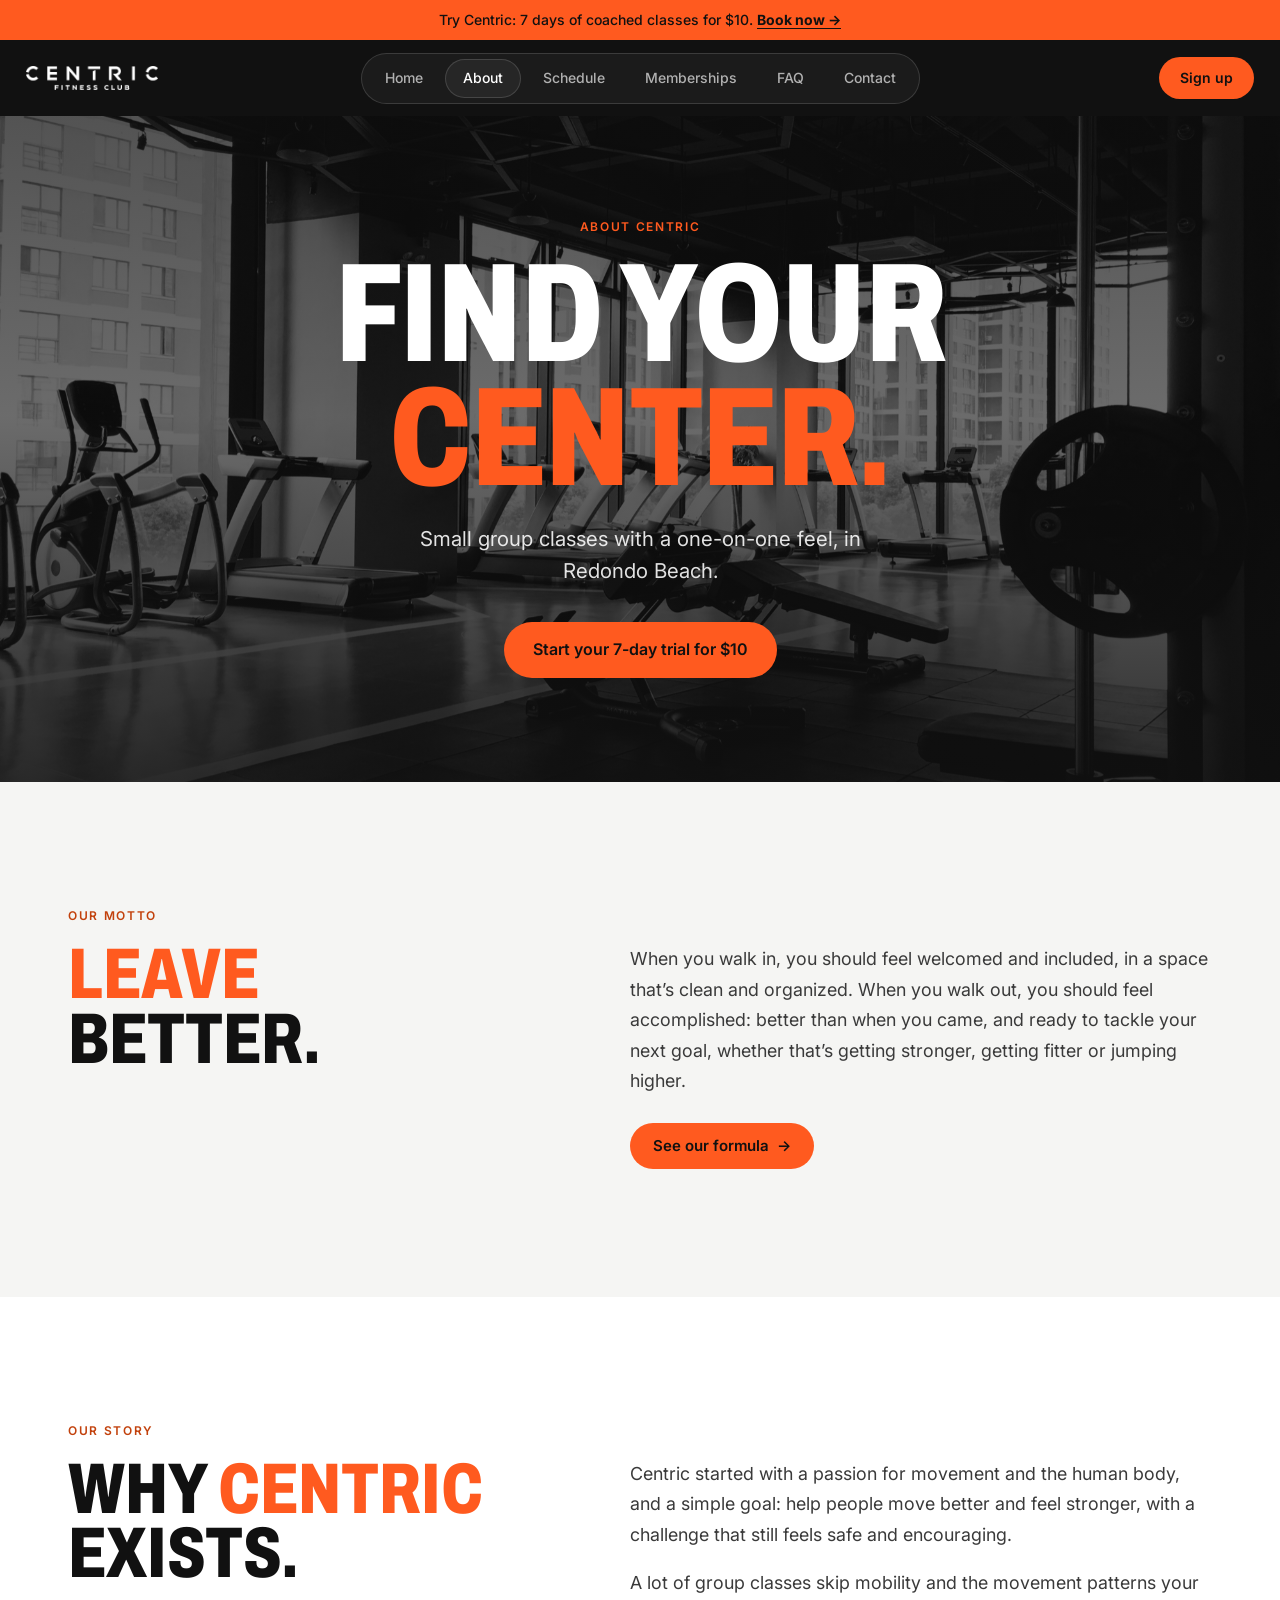
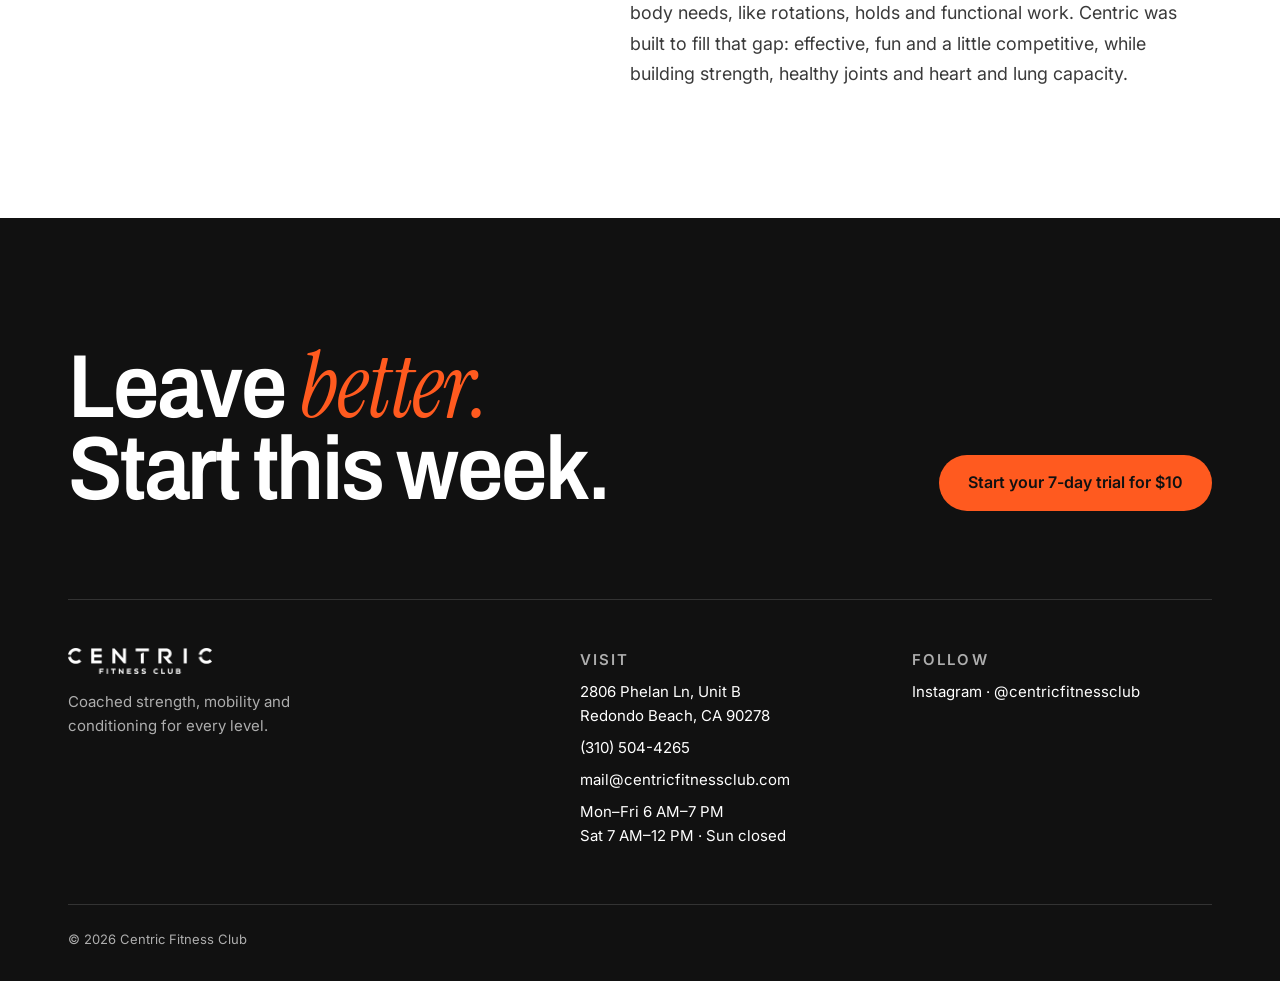
==== commit cd130510: "About page: hero, motto and story only Co-Authored-By: Claude Opus 5.5 <noreply@anthropic.com>" ====
--- a/about.html
+++ b/about.html
@@ -71,82 +71,30 @@
     </div>
   </section>
 
-  <!-- STORY + MOTTO side by side -->
-  <section class="duo" aria-label="Our story">
-    <div class="split__panel split__panel--dark">
-      <p class="eyebrow eyebrow--dark">Our story</p>
-      <h2 class="split__title">Why <span class="accent">Centric</span><br>exists.</h2>
-      <p>Centric started with a passion for movement and the human body, and a simple goal: help people move better and feel stronger, with a challenge that still feels safe and encouraging.</p>
-      <p>A lot of group classes skip mobility and the movement patterns your body needs, like rotations, holds and functional work. Centric was built to fill that gap: effective, fun and a little competitive, while building strength, healthy joints and heart and lung capacity.</p>
-    </div>
-    <div class="split__panel split__panel--light">
-      <p class="eyebrow">Our motto</p>
-      <h2 class="split__title"><span class="accent">Leave</span><br>better.</h2>
-      <p>When you walk in, you should feel welcomed and included, in a space that’s clean and organized. When you walk out, you should feel accomplished: better than when you came, and ready to tackle your next goal, whether that’s getting stronger, getting fitter or jumping higher.</p>
-      <a class="btn btn--primary" href="method.html">See our formula <span aria-hidden="true">→</span></a>
+  <!-- MOTTO -->
+  <section class="about-row about-row--off" aria-labelledby="a-motto">
+    <div class="wrap about-row__inner">
+      <div>
+        <p class="eyebrow">Our motto</p>
+        <h2 class="split__title" id="a-motto"><span class="accent">Leave</span><br>better.</h2>
+      </div>
+      <div class="about-row__body">
+        <p>When you walk in, you should feel welcomed and included, in a space that’s clean and organized. When you walk out, you should feel accomplished: better than when you came, and ready to tackle your next goal, whether that’s getting stronger, getting fitter or jumping higher.</p>
+        <a class="btn btn--primary" href="method.html">See our formula <span aria-hidden="true">→</span></a>
+      </div>
     </div>
   </section>
 
-  <!-- WHAT TO EXPECT -->
-  <section class="center-block" aria-labelledby="a-expect">
-    <div class="wrap center-block__inner">
-      <p class="eyebrow">What to expect</p>
-      <h2 class="center-block__title" id="a-expect">Every level.<br><span class="accent">Your pace.</span></h2>
-      <p class="center-block__text">Whether you’re a former athlete or just getting started, you’re welcome here. Every class is coached, every move can be scaled, and the only person you’re competing with is yourself.</p>
-      <p class="center-block__label">What sets Centric apart</p>
-      <ul class="focus">
-        <li>Science-backed programming</li>
-        <li>Form and safety first</li>
-        <li>A semi-private feel</li>
-        <li>Mobility and core in every class</li>
-        <li>Fun and a little competitive</li>
-        <li>Everything scalable</li>
-      </ul>
-    </div>
-  </section>
-
-  <!-- COACHES -->
-  <section class="section section--dark" id="coaches" aria-labelledby="a-coaches">
-    <div class="wrap">
-      <div class="section-head">
-        <div>
-          <p class="eyebrow eyebrow--dark">The coaches</p>
-          <h2 class="display" id="a-coaches">Meet your<br><span class="accent">coaches.</span></h2>
-        </div>
-        <p class="section-head__aside">Technical, educated and caring, with athletic backgrounds and certifications like postpartum and nutrition coaching.</p>
+  <!-- STORY -->
+  <section class="about-row" aria-labelledby="a-story">
+    <div class="wrap about-row__inner">
+      <div>
+        <p class="eyebrow">Our story</p>
+        <h2 class="split__title" id="a-story">Why <span class="accent">Centric</span><br>exists.</h2>
       </div>
-      <ul class="coaches coaches--about">
-        <li class="coach">
-          <div class="coach__photo"><img src="img/favicon.png" alt="" width="64" height="64"><span class="confirm confirm--dark">CONFIRM headshot</span></div>
-          <h3 class="coach__name">Rachel</h3>
-          <p class="coach__role">Coach <span class="confirm confirm--dark">CONFIRM title &amp; specialty</span></p>
-          <p class="coach__bio"><span class="confirm confirm--dark">CONFIRM short bio: background, certifications, why she coaches</span></p>
-        </li>
-        <li class="coach">
-          <div class="coach__photo"><img src="img/favicon.png" alt="" width="64" height="64"><span class="confirm confirm--dark">CONFIRM headshot</span></div>
-          <h3 class="coach__name">Sloan</h3>
-          <p class="coach__role">Coach · Postpartum certified <span class="confirm confirm--dark">CONFIRM</span></p>
-          <p class="coach__bio"><span class="confirm confirm--dark">CONFIRM short bio</span></p>
-        </li>
-        <li class="coach">
-          <div class="coach__photo"><img src="img/favicon.png" alt="" width="64" height="64"><span class="confirm confirm--dark">CONFIRM headshot</span></div>
-          <h3 class="coach__name">Coach name <span class="confirm confirm--dark">CONFIRM</span></h3>
-          <p class="coach__role">Nutrition certified <span class="confirm confirm--dark">CONFIRM</span></p>
-          <p class="coach__bio"><span class="confirm confirm--dark">CONFIRM short bio</span></p>
-        </li>
-      </ul>
-    </div>
-  </section>
-
-  <!-- CLOSING CTA -->
-  <section class="center-block" aria-labelledby="a-cta">
-    <div class="wrap center-block__inner">
-      <p class="eyebrow">Come see for yourself</p>
-      <h2 class="center-block__title" id="a-cta">Your first week<br><span class="accent">is $10.</span></h2>
-      <p class="center-block__text">Seven days of coached classes, a walkthrough with your coach, and a chance to find the plan that fits.</p>
-      <div class="center-block__actions">
-        <a class="btn btn--dark" href="#book" data-book>Start your 7-day trial for $10</a>
-        <a class="link-arrow" href="index.html#pricing">See memberships <span aria-hidden="true">→</span></a>
+      <div class="about-row__body">
+        <p>Centric started with a passion for movement and the human body, and a simple goal: help people move better and feel stronger, with a challenge that still feels safe and encouraging.</p>
+        <p>A lot of group classes skip mobility and the movement patterns your body needs, like rotations, holds and functional work. Centric was built to fill that gap: effective, fun and a little competitive, while building strength, healthy joints and heart and lung capacity.</p>
       </div>
     </div>
   </section>
--- a/css/styles.css
+++ b/css/styles.css
@@ -660,3 +660,63 @@
 .center-block + .center-block { border-top: 1px solid var(--line-light); }
 .center-block__actions { margin-top: 32px; display: flex; flex-wrap: wrap; justify-content: center; align-items: center; gap: 16px 28px; }
 @media (max-width: 720px) { .m-hero--photo { min-height: 0; } }
+
+/* Schedule page */
+.m-hero--short { min-height: 0; padding-block: clamp(80px, 10vw, 136px); }
+.sched { padding-top: clamp(56px, 7vw, 88px); }
+.sched__bar { display: flex; justify-content: space-between; align-items: flex-end; gap: 16px 32px; flex-wrap: wrap; }
+.sched__title { font: 800 clamp(32px, 3.6vw, 48px)/1 var(--font-display); font-stretch: 78%; text-transform: uppercase; }
+.sched__legend { display: flex; gap: 20px; flex-wrap: wrap; font-size: 14px; color: var(--muted-light); }
+.sched__legend li { display: flex; align-items: center; gap: 8px; }
+.dot { width: 12px; height: 12px; border-radius: 3px; background: var(--color-black); }
+.dot--event { background: var(--color-orange); }
+.sched__mock { margin: 16px 0 28px; }
+
+.week { display: grid; grid-template-columns: repeat(7, minmax(0, 1fr)); gap: 10px; }
+.day { min-width: 0; }
+.day__head {
+  display: flex; flex-direction: column; align-items: center; gap: 2px;
+  padding: 12px 0; margin-bottom: 10px; border-bottom: 2px solid var(--color-black);
+  font: 600 13px var(--font-body); letter-spacing: .08em; text-transform: uppercase; color: var(--muted-light);
+}
+.day__head strong { font: 800 30px/1 var(--font-display); font-stretch: 80%; color: var(--color-black); letter-spacing: 0; }
+.day__list { display: grid; gap: 8px; }
+.cls {
+  position: relative; display: grid; gap: 3px;
+  background: var(--color-black); color: var(--color-white);
+  border-radius: 10px; padding: 12px 12px 14px;
+}
+.cls__time { font-size: 12px; font-weight: 600; color: var(--color-orange); letter-spacing: .02em; }
+.cls__name { font: 800 17px/1.1 var(--font-display); font-stretch: 85%; text-transform: uppercase; }
+.cls__coach { font-size: 13px; color: rgba(255,255,255,.72); }
+.cls__book { margin-top: 6px; font-size: 13px; font-weight: 600; color: var(--color-white); text-decoration: none; }
+.cls__book:hover { color: var(--color-orange); }
+.cls--event { background: var(--color-orange); color: var(--color-black); }
+.cls--event .cls__time, .cls--event .cls__coach { color: var(--color-black); }
+.cls--event .confirm { margin-top: 4px; }
+.cls--none { background: transparent; color: var(--muted-light); border: 1px dashed var(--line-light); text-align: center; font-size: 13px; padding: 16px 8px; }
+
+.sched__foot {
+  display: flex; justify-content: space-between; align-items: center; gap: 20px; flex-wrap: wrap;
+  margin-top: 40px; padding-top: 28px; border-top: 1px solid var(--line-light);
+}
+.sched__foot-label { font-size: 12px; font-weight: 700; letter-spacing: .14em; text-transform: uppercase; color: var(--color-orange-deep); margin-bottom: 6px; }
+
+@media (max-width: 1100px) {
+  .week { grid-template-columns: repeat(4, minmax(0, 1fr)); row-gap: 28px; }
+}
+@media (max-width: 720px) {
+  .week { grid-template-columns: 1fr; row-gap: 0; }
+  .day { display: grid; grid-template-columns: 56px 1fr; gap: 14px; padding: 16px 0; border-bottom: 1px solid var(--line-light); }
+  .day__head { border: 0; padding: 4px 0 0; margin: 0; align-items: flex-start; }
+  .cls { grid-template-columns: 1fr auto; column-gap: 12px; }
+  .cls__book { grid-column: 2; grid-row: 1 / 4; align-self: center; margin: 0; }
+  .sched__foot .btn { width: 100%; }
+}
+.about-row { background: var(--color-white); padding-block: var(--section-y); }
+.about-row--off { background: var(--color-off-white); }
+.about-row__inner { display: grid; grid-template-columns: 1fr 1.2fr; gap: clamp(32px, 6vw, 96px); align-items: start; }
+.about-row__body { display: grid; gap: 18px; justify-items: start; padding-top: 34px; }
+.about-row__body p { font-size: clamp(17px, 1.4vw, 19px); line-height: 1.7; color: #3a3a3a; max-width: 56ch; }
+.about-row__body .btn { margin-top: 8px; }
+@media (max-width: 720px) { .about-row__inner { grid-template-columns: 1fr; gap: 8px; } .about-row__body { padding-top: 12px; } }
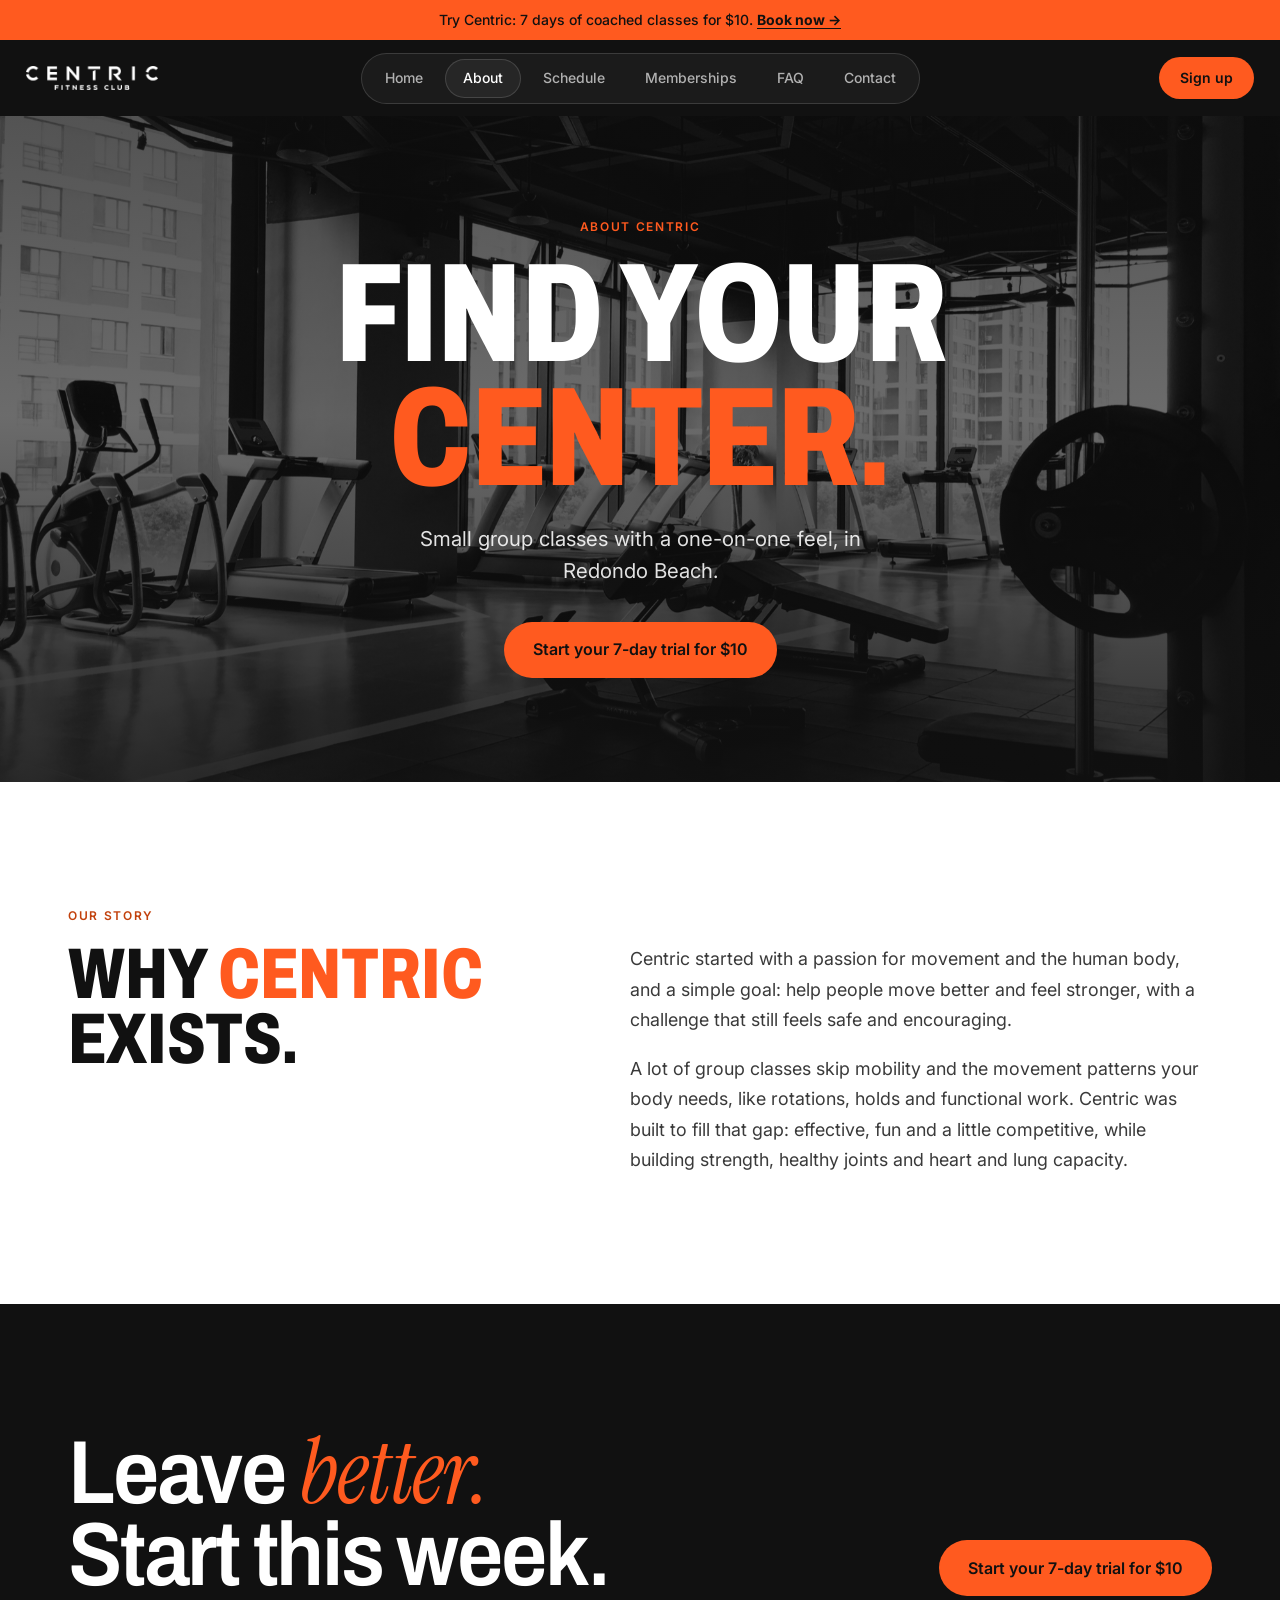
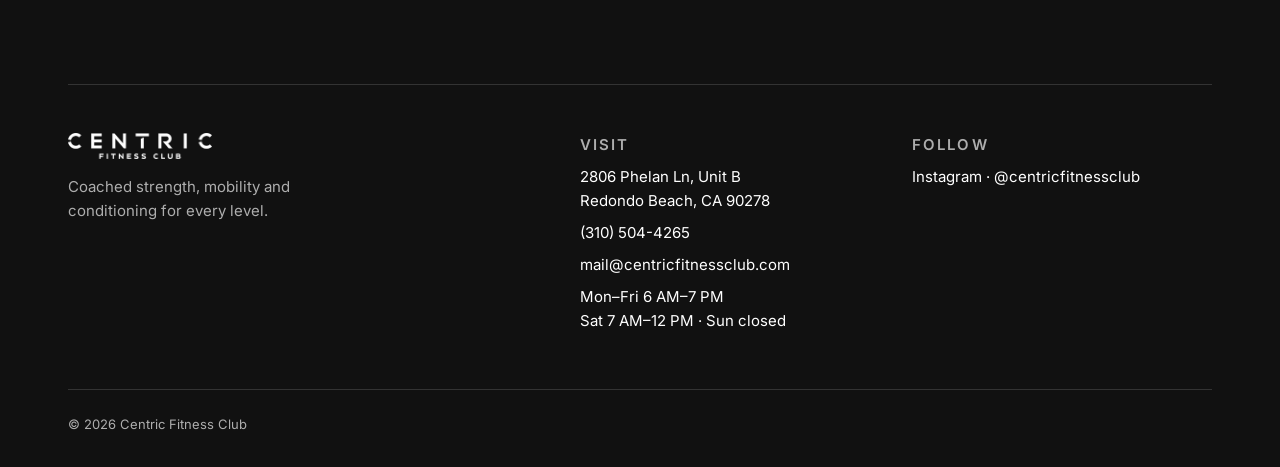
==== commit ae45955f: "About page: remove motto section Co-Authored-By: Claude Opus 5.5 <noreply@anthropic.com>" ====
--- a/about.html
+++ b/about.html
@@ -71,20 +71,6 @@
     </div>
   </section>
 
-  <!-- MOTTO -->
-  <section class="about-row about-row--off" aria-labelledby="a-motto">
-    <div class="wrap about-row__inner">
-      <div>
-        <p class="eyebrow">Our motto</p>
-        <h2 class="split__title" id="a-motto"><span class="accent">Leave</span><br>better.</h2>
-      </div>
-      <div class="about-row__body">
-        <p>When you walk in, you should feel welcomed and included, in a space that’s clean and organized. When you walk out, you should feel accomplished: better than when you came, and ready to tackle your next goal, whether that’s getting stronger, getting fitter or jumping higher.</p>
-        <a class="btn btn--primary" href="method.html">See our formula <span aria-hidden="true">→</span></a>
-      </div>
-    </div>
-  </section>
-
   <!-- STORY -->
   <section class="about-row" aria-labelledby="a-story">
     <div class="wrap about-row__inner">
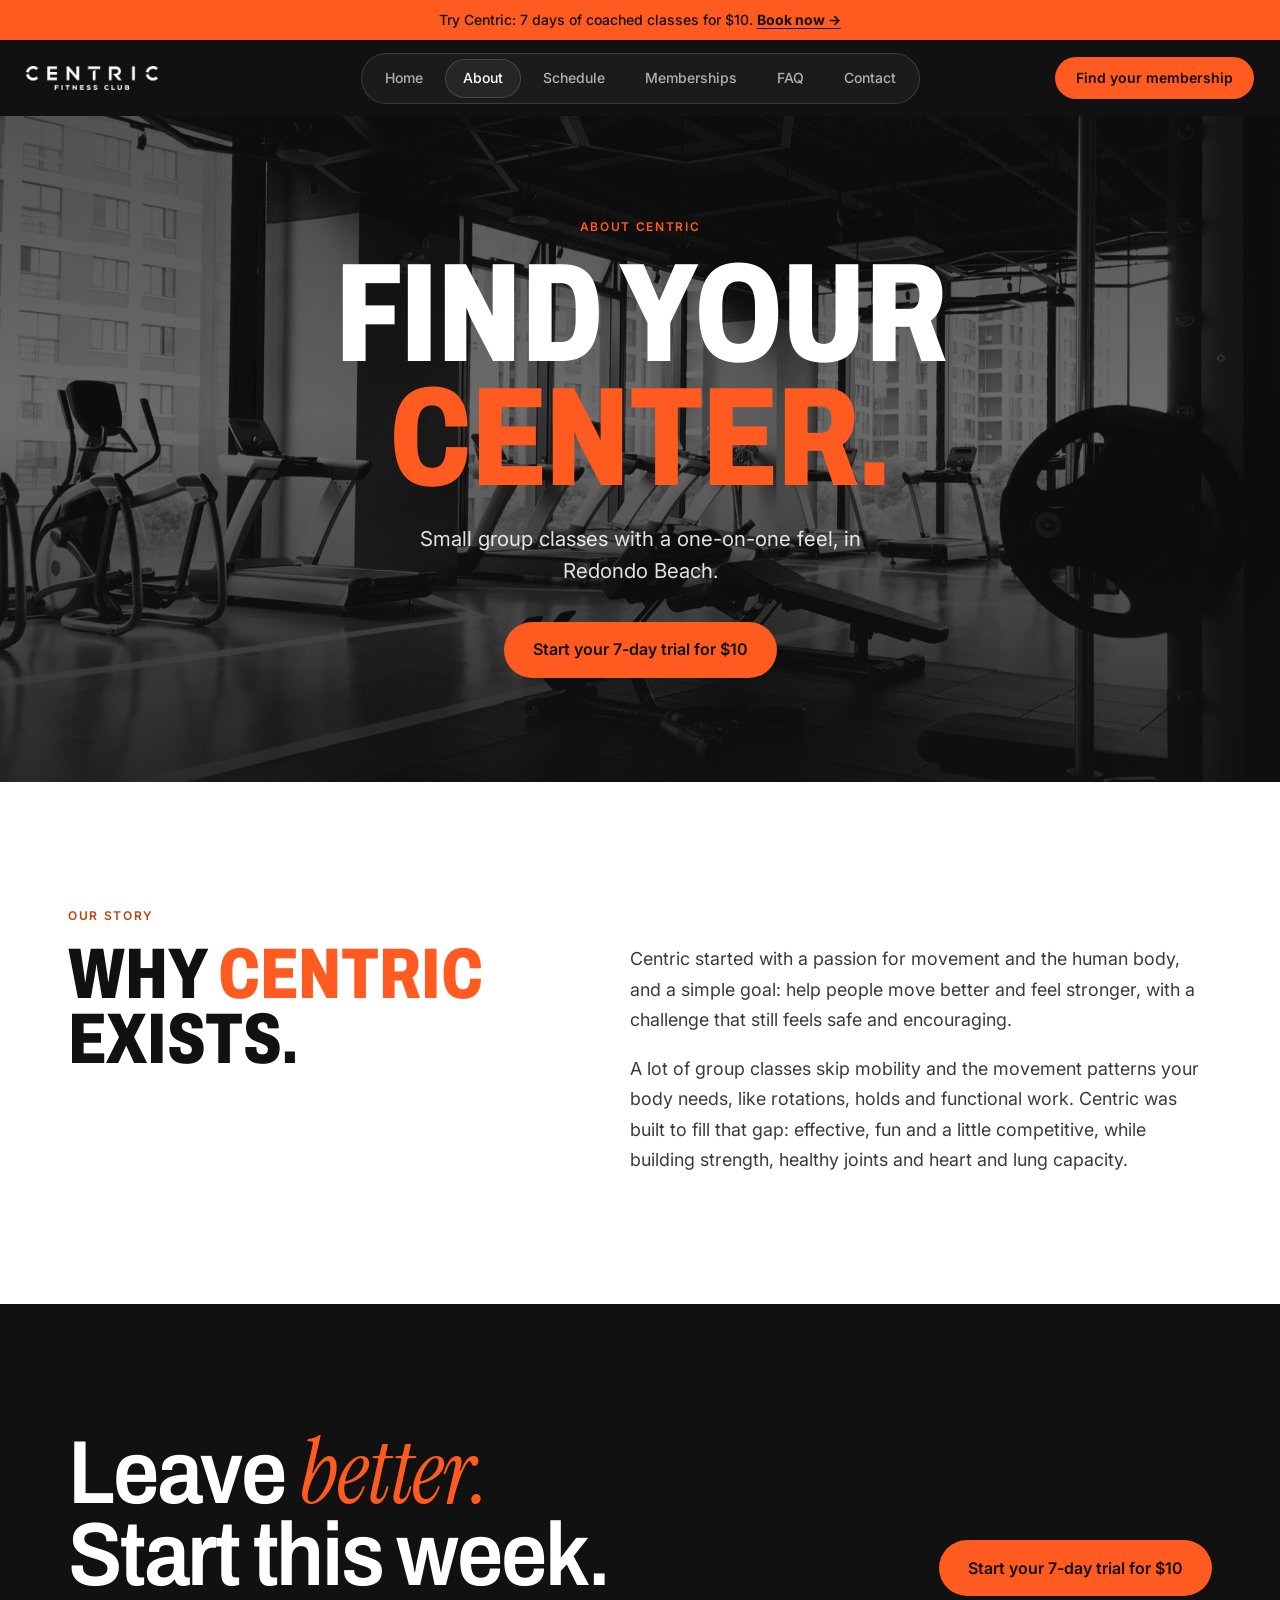
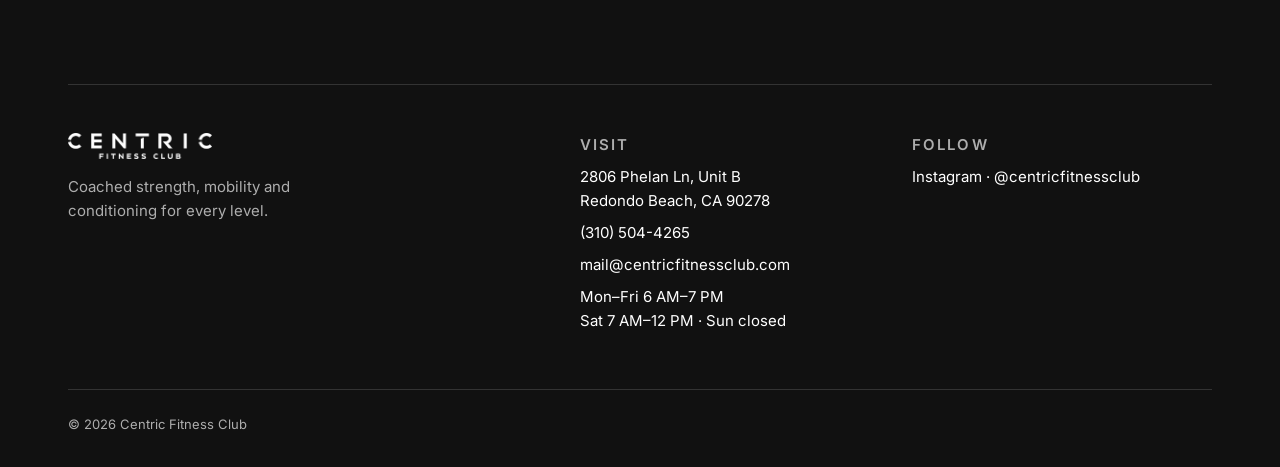
==== commit c6b9f79c: "Header button: Find your membership Co-Authored-By: Claude Opus 5.5 <noreply@anthropic.com>" ====
--- a/about.html
+++ b/about.html
@@ -32,12 +32,12 @@
         <li><a href="index.html">Home</a></li>
         <li><a href="about.html" aria-current="page">About</a></li>
         <li><a href="schedule.html">Schedule</a></li>
-        <li><a href="index.html#pricing">Memberships</a></li>
+        <li><a href="memberships.html">Memberships</a></li>
         <li><a href="faq.html">FAQ</a></li>
         <li><a href="contact.html">Contact</a></li>
       </ul>
     </nav>
-    <a class="btn btn--primary header__cta" href="#book" data-book>Sign up</a>
+    <a class="btn btn--primary header__cta" href="memberships.html">Find your membership</a>
     <button class="menu-btn" type="button" aria-expanded="false" aria-controls="mobile-menu" data-menu-btn>
       <span class="menu-btn__label">Menu</span>
       <span class="menu-btn__icon" aria-hidden="true"><span></span><span></span></span>
@@ -48,7 +48,7 @@
       <li><a href="index.html">Home</a></li>
       <li><a href="about.html" aria-current="page">About</a></li>
         <li><a href="schedule.html">Schedule</a></li>
-        <li><a href="index.html#pricing">Memberships</a></li>
+        <li><a href="memberships.html">Memberships</a></li>
       <li><a href="faq.html">FAQ</a></li>
       <li><a href="contact.html">Contact</a></li>
     </ul>
--- a/css/styles.css
+++ b/css/styles.css
@@ -720,3 +720,99 @@
 .about-row__body p { font-size: clamp(17px, 1.4vw, 19px); line-height: 1.7; color: #3a3a3a; max-width: 56ch; }
 .about-row__body .btn { margin-top: 8px; }
 @media (max-width: 720px) { .about-row__inner { grid-template-columns: 1fr; gap: 8px; } .about-row__body { padding-top: 12px; } }
+.section--off .pricing__head { margin-bottom: 40px; }
+
+/* FAQ page */
+.faq-page { display: grid; gap: clamp(48px, 6vw, 80px); }
+.faq-group { display: grid; grid-template-columns: 1fr 2fr; gap: clamp(24px, 5vw, 80px); align-items: start; }
+.faq-group__title { font: 800 clamp(28px, 3vw, 40px)/1 var(--font-display); font-stretch: 78%; text-transform: uppercase; position: sticky; top: calc(var(--header-h) + 24px); }
+.faq--light { border-top-color: var(--line-light); }
+.faq--light details { border-bottom-color: var(--line-light); }
+.faq--light summary { color: var(--color-black); }
+.faq--light summary:hover, .faq--light details[open] summary { color: var(--color-orange-deep); }
+.faq--light summary::after { border-color: var(--line-light); color: var(--color-orange-deep); }
+.faq--light details[open] summary::after { background: var(--color-orange); border-color: var(--color-orange); color: var(--color-black); }
+.faq--light .faq__body p { color: #3a3a3a; }
+.faq__body a, .center-block__text a { color: var(--color-orange-deep); font-weight: 600; text-underline-offset: 3px; }
+.center-block--off { background: var(--color-off-white); }
+@media (max-width: 720px) {
+  .faq-group { grid-template-columns: 1fr; gap: 12px; }
+  .faq-group__title { position: static; }
+}
+
+/* Contact page */
+.contact { position: relative; isolation: isolate; overflow: hidden; background: var(--color-black); color: var(--color-white); padding-block: clamp(72px, 9vw, 128px); }
+.contact__bg { position: absolute; inset: 0; width: 100%; height: 100%; object-fit: cover; z-index: -2; }
+.contact__shade { position: absolute; inset: 0; z-index: -1; background: linear-gradient(90deg, rgba(17,17,17,.86) 0%, rgba(17,17,17,.7) 50%, rgba(17,17,17,.55) 100%); }
+.contact__inner { display: grid; grid-template-columns: 1fr 1fr; column-gap: clamp(40px, 7vw, 112px); row-gap: clamp(32px, 4vw, 56px); align-items: start; }
+.contact__head { grid-column: 1 / -1; }
+.contact__title { font: 800 clamp(52px, 7.5vw, 112px)/.9 var(--font-display); font-stretch: 75%; text-transform: uppercase; }
+.contact__lead { margin-top: 0; font-size: clamp(20px, 2vw, 26px); line-height: 1.3; }
+.contact__text > p:not(.eyebrow):not(.contact__lead) { margin-top: 20px; color: rgba(255,255,255,.82); max-width: 48ch; }
+.contact__details { margin-top: 32px; border-top: 1px solid rgba(255,255,255,.18); }
+.contact__details li { display: grid; grid-template-columns: 80px 1fr; gap: 12px; padding: 12px 0; border-bottom: 1px solid rgba(255,255,255,.18); }
+.contact__details span { font-size: 11px; font-weight: 700; letter-spacing: .14em; text-transform: uppercase; color: var(--color-orange); padding-top: 4px; }
+.contact__details a { color: var(--color-white); text-decoration: none; }
+.contact__details a:hover { color: var(--color-orange); }
+
+.contact__form {
+  display: grid; gap: 14px;
+  padding: clamp(24px, 3.4vw, 48px);
+  border-radius: 24px;
+  background: rgba(255,255,255,.12); border: 1px solid rgba(255,255,255,.22);
+  backdrop-filter: blur(18px); -webkit-backdrop-filter: blur(18px);
+}
+.contact__form input, .contact__form textarea {
+  width: 100%; border: 0; outline: 0;
+  background: var(--color-off-white); color: var(--color-black);
+  font: 500 16px var(--font-body);
+  border-radius: 999px; padding: 18px 22px;
+}
+.contact__form textarea { border-radius: 20px; resize: vertical; min-height: 200px; margin-top: 10px; }
+.contact__form input::placeholder, .contact__form textarea::placeholder { color: #6b6b6b; }
+.contact__form input:focus-visible, .contact__form textarea:focus-visible { box-shadow: 0 0 0 3px var(--color-orange); }
+.contact__submit-row { display: flex; justify-content: space-between; align-items: center; gap: 12px; flex-wrap: wrap; margin-top: 12px; }
+.contact__submit {
+  margin-left: auto; display: inline-flex; align-items: center; gap: 14px;
+  background: none; border: 0; border-bottom: 2px solid var(--color-white); color: var(--color-white);
+  padding: 8px 2px; cursor: pointer;
+  font: 700 14px var(--font-body); letter-spacing: .16em; text-transform: uppercase;
+}
+.contact__submit:hover { color: var(--color-orange); border-color: var(--color-orange); }
+.contact__status { min-height: 1.4em; font-size: 14px; color: rgba(255,255,255,.85); }
+
+@media (max-width: 860px) {
+  .contact__inner { grid-template-columns: 1fr; }
+  .contact__shade { background: rgba(17,17,17,.78); }
+}
+.contact__form select {
+  width: 100%; border: 0; outline: 0; appearance: none; -webkit-appearance: none;
+  background: var(--color-off-white) url("data:image/svg+xml,%3Csvg xmlns='http://www.w3.org/2000/svg' viewBox='0 0 24 24'%3E%3Cpath d='M6 9l6 6 6-6' fill='none' stroke='%23111' stroke-width='2' stroke-linecap='round' stroke-linejoin='round'/%3E%3C/svg%3E") right 20px center / 18px no-repeat;
+  color: var(--color-black); font: 500 16px var(--font-body);
+  border-radius: 999px; padding: 18px 52px 18px 22px; cursor: pointer;
+}
+.contact__form select:invalid, .contact__form select:has(option[value=""]:checked) { color: #6b6b6b; }
+.contact__form select:focus-visible { box-shadow: 0 0 0 3px var(--color-orange); }
+.contact__form textarea { min-height: 150px; margin-top: 0; }
+.contact__optnote { margin-top: -2px; }
+/* Contact heading spans the full width, edge to edge */
+.contact__head { container-type: inline-size; }
+.contact__title { font-size: 10.2cqi; white-space: nowrap; line-height: .9; }
+.contact__head .eyebrow { margin-bottom: 14px; }
+@media (max-width: 720px) {
+  .contact__title { font-size: 15.5cqi; white-space: normal; }
+  .contact__title .accent { display: block; }
+}
+/* Wider, shorter contact form */
+@media (min-width: 861px) {
+  .contact__inner { grid-template-columns: 0.85fr 1.35fr; }
+  .contact__form { grid-template-columns: repeat(6, minmax(0, 1fr)); column-gap: 12px; row-gap: 12px; align-content: start; }
+  .contact__form > input { grid-column: span 2; }
+  .contact__form > select { grid-column: span 3; }
+  .contact__form > textarea, .contact__form > .contact__optnote,
+  .contact__form > .contact__submit-row, .contact__form > .contact__status { grid-column: 1 / -1; }
+  .contact__form select { padding-left: 18px; padding-right: 44px; background-position: right 16px center; }
+  .contact__form input { padding-left: 18px; padding-right: 18px; }
+}
+.contact__form input, .contact__form select { padding-top: 15px; padding-bottom: 15px; }
+.contact__form textarea { min-height: 110px; }
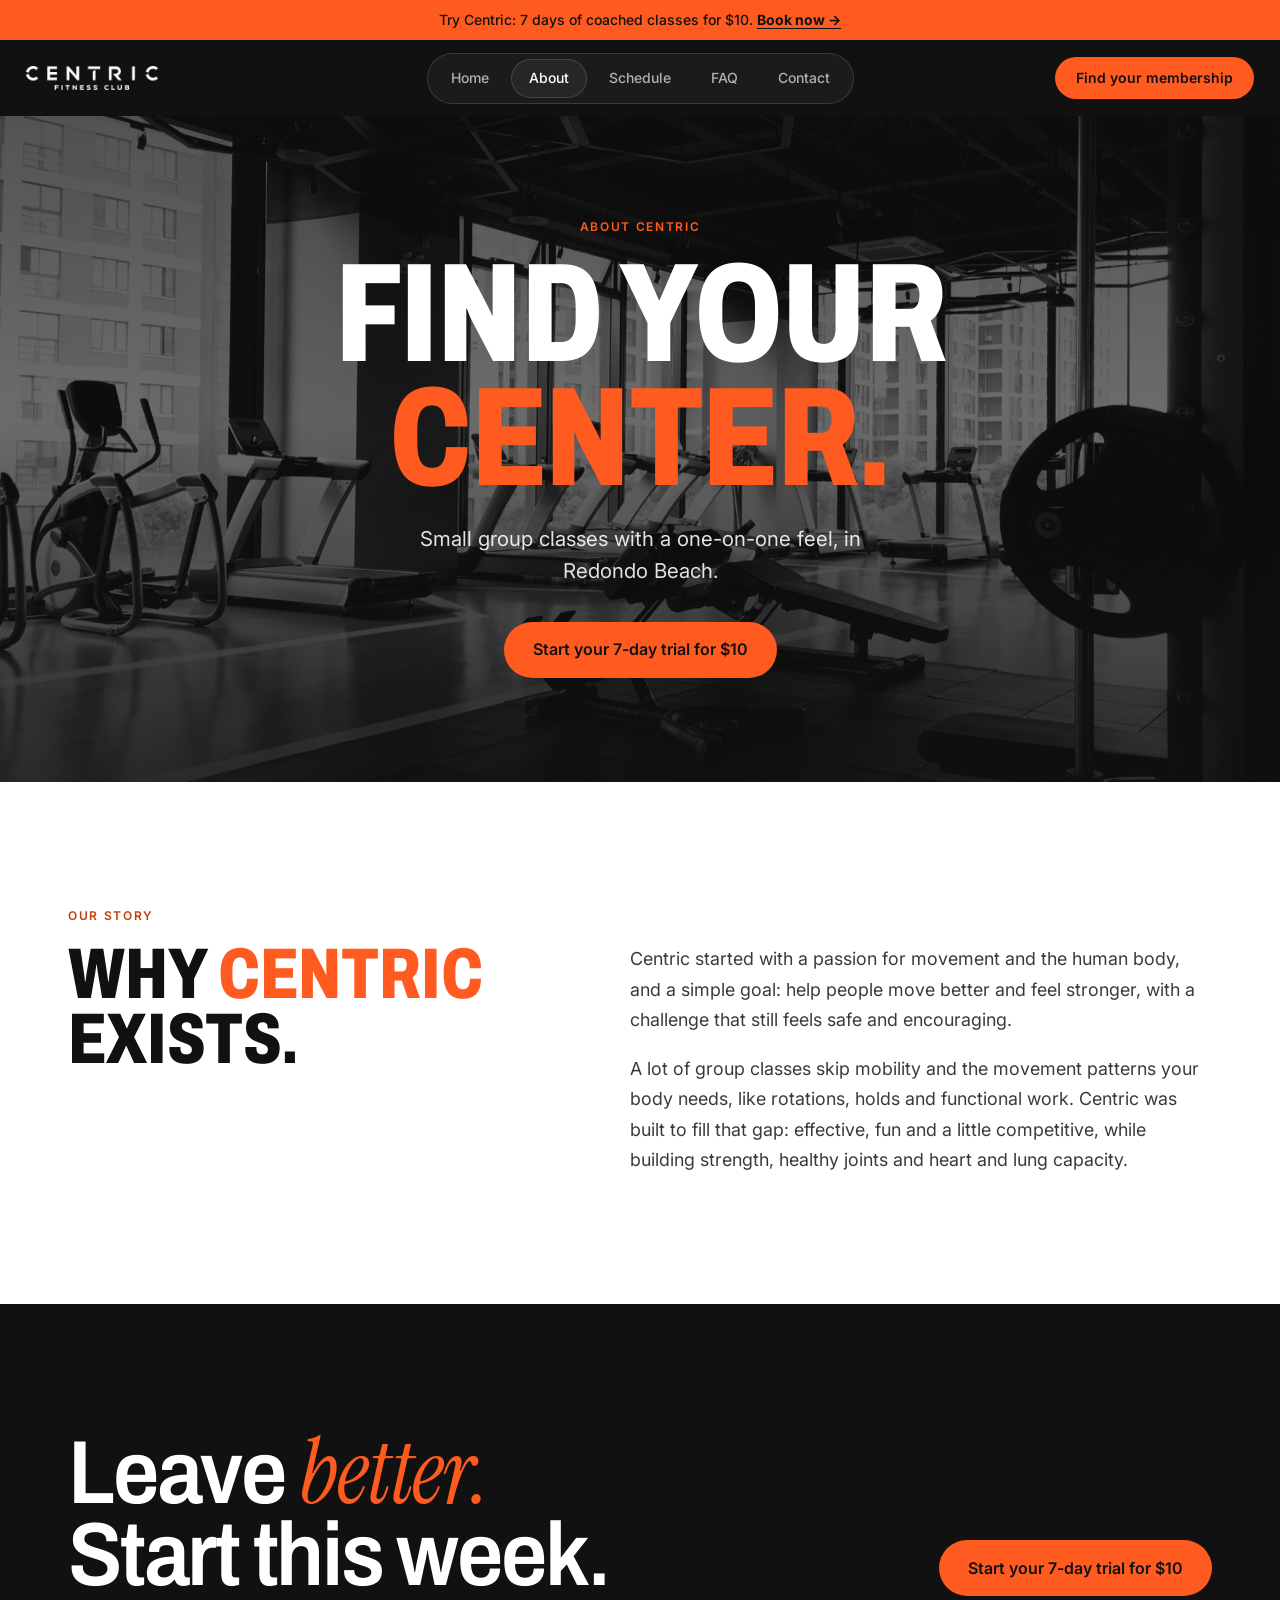
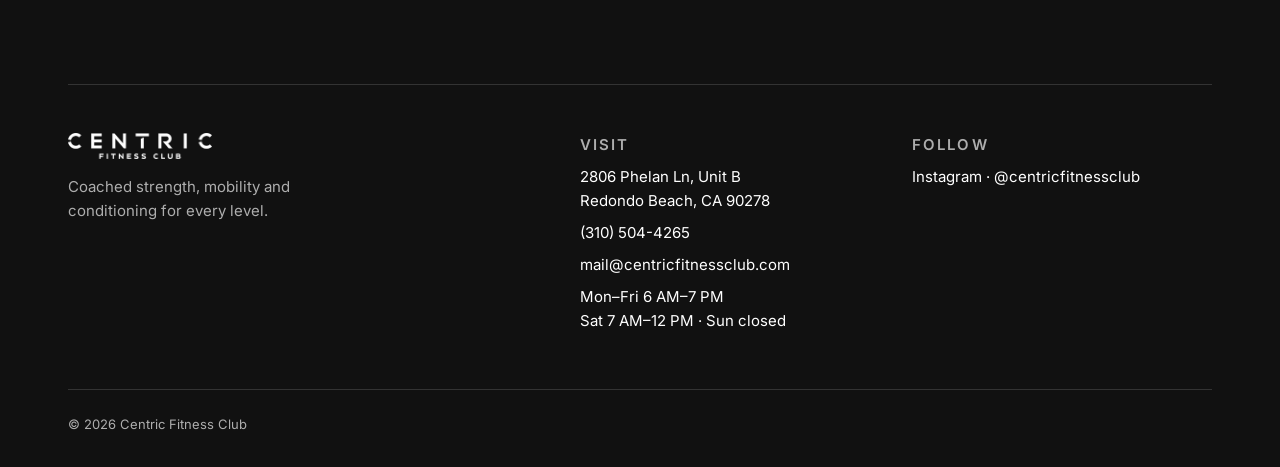
==== commit 1f569b1a: "Remove Memberships from the desktop menu (header button covers it) Co-Authored-By: Claude Opus 5.5 <" ====
--- a/about.html
+++ b/about.html
@@ -32,7 +32,6 @@
         <li><a href="index.html">Home</a></li>
         <li><a href="about.html" aria-current="page">About</a></li>
         <li><a href="schedule.html">Schedule</a></li>
-        <li><a href="memberships.html">Memberships</a></li>
         <li><a href="faq.html">FAQ</a></li>
         <li><a href="contact.html">Contact</a></li>
       </ul>
--- a/css/styles.css
+++ b/css/styles.css
@@ -537,7 +537,7 @@
   .map { min-height: 260px; }
   .faq__body p { padding-right: 0; }
 
-  .footer__cta .btn { width: 100%; }
+  .footer__cta .btn { width: auto; min-height: 48px; padding: 12px 22px; font-size: 15px; }
   .footer__grid { grid-template-columns: 1fr; gap: 28px; }
 
 }
